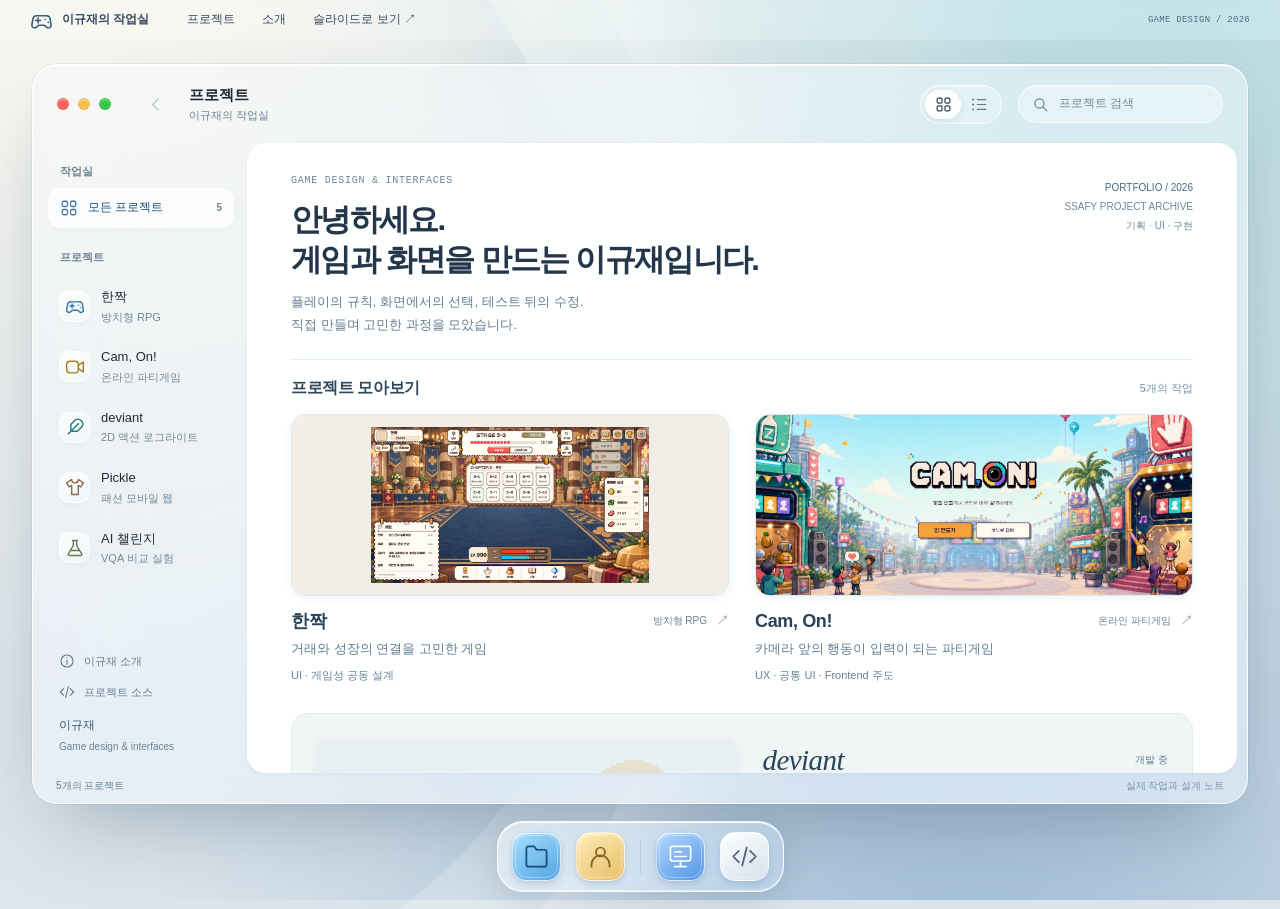
==== index.html @ b6ee66e8 "Modernize glass workspace, strengthen design cases and fix print pagination" ====
<!doctype html><html lang="ko"><head><meta charset="utf-8"><meta name="viewport" content="width=device-width,initial-scale=1"><meta name="description" content="이규재의 게임 디자인 작업실. 한짝, Cam On!, deviant, Pickle, AI 챌린지의 작업과 설계 노트."><meta name="theme-color" content="#e8edf2"><title>이규재의 작업실</title><link rel="stylesheet" href="style.css?v=20261023-4"><script defer src="cases.js?v=20261023-4"></script><script defer src="studio.js?v=20261023-4"></script><link rel="stylesheet" href="glass.css?v=20261023-4"></head><body><svg class="icon-sprite" xmlns="http://www.w3.org/2000/svg" aria-hidden="true"><defs><symbol id="icon-grid" viewBox="0 0 24 24"><rect x="3" y="3" width="7" height="7" rx="2"/><rect x="14" y="3" width="7" height="7" rx="2"/><rect x="3" y="14" width="7" height="7" rx="2"/><rect x="14" y="14" width="7" height="7" rx="2"/></symbol><symbol id="icon-list" viewBox="0 0 24 24"><path d="M9 5h12M9 12h12M9 19h12"/><path d="M3 5h.01M3 12h.01M3 19h.01" stroke-width="3"/></symbol><symbol id="icon-back" viewBox="0 0 24 24"><path d="m14 5-7 7 7 7"/></symbol><symbol id="icon-search" viewBox="0 0 24 24"><circle cx="10.5" cy="10.5" r="6.5"/><path d="m16 16 5 5"/></symbol><symbol id="icon-game" viewBox="0 0 24 24"><path d="M7 7h10a4 4 0 0 1 4 3.5l1 6a2.8 2.8 0 0 1-4.7 2.5L15 17H9l-2.3 2A2.8 2.8 0 0 1 2 16.5l1-6A4 4 0 0 1 7 7Z"/><path d="M6 12h5m-2.5-2.5v5M16 11h.01M19 14h.01"/></symbol><symbol id="icon-camera" viewBox="0 0 24 24"><rect x="2" y="5" width="14" height="14" rx="4"/><path d="m16 10 6-4v12l-6-4"/></symbol><symbol id="icon-feather" viewBox="0 0 24 24"><path d="M4 20 16 8m-7 9h6l5-5a5.7 5.7 0 0 0-8-8l-5 5v6Z"/></symbol><symbol id="icon-shirt" viewBox="0 0 24 24"><path d="m8 3-6 4 3 5 3-2v11h8V10l3 2 3-5-6-4a4 4 0 0 1-8 0Z"/></symbol><symbol id="icon-flask" viewBox="0 0 24 24"><path d="M9 3h6m-5 0v6l-6 10a1.4 1.4 0 0 0 1.2 2h13.6a1.4 1.4 0 0 0 1.2-2L14 9V3M7 15h10"/></symbol><symbol id="icon-person" viewBox="0 0 24 24"><circle cx="12" cy="8" r="4"/><path d="M4 21v-2a8 8 0 0 1 16 0v2"/></symbol><symbol id="icon-slides" viewBox="0 0 24 24"><rect x="3" y="3" width="18" height="13" rx="2"/><path d="M12 16v5m-5 0h10M7 8h6m-6 4h10"/></symbol><symbol id="icon-code" viewBox="0 0 24 24"><path d="m7 7-5 5 5 5m10-10 5 5-5 5M14 4l-4 16"/></symbol><symbol id="icon-info" viewBox="0 0 24 24"><circle cx="12" cy="12" r="9"/><path d="M12 11v6m0-10h.01"/></symbol><symbol id="icon-external" viewBox="0 0 24 24"><path d="M14 3h7v7m0-7L10 14M10 3H5a2 2 0 0 0-2 2v14a2 2 0 0 0 2 2h14a2 2 0 0 0 2-2v-5"/></symbol><symbol id="icon-folder" viewBox="0 0 24 24"><path d="M3 7V5a2 2 0 0 1 2-2h5l2 3h7a2 2 0 0 1 2 2v11a2 2 0 0 1-2 2H5a2 2 0 0 1-2-2V7Z"/></symbol></defs></svg>
<a class="skip" href="#content">본문으로 이동</a>
<header class="desktop-menu"><a class="studio-mark" href="#projects"><span class="mark" aria-hidden="true"><svg class="ui-icon" aria-hidden="true"><use href="#icon-game"/></svg></span> 이규재의 작업실</a><nav aria-label="전체 메뉴"><a href="#projects">프로젝트</a><a href="#about">소개</a><a href="slide-html/index.html" target="_blank" rel="noopener">슬라이드로 보기 ↗</a></nav><span class="menu-end">GAME DESIGN / 2026</span></header>
<div class="workspace"><div class="window"><header class="window-bar"><div class="traffic" aria-hidden="true"><i></i><i></i><i></i></div><button class="back" id="back" aria-label="프로젝트 목록으로"><svg class="ui-icon" aria-hidden="true"><use href="#icon-back"/></svg></button><div class="window-title"><span id="folder-label">프로젝트</span><small id="folder-count">5개의 작업</small></div><div class="view-toggle" role="group" aria-label="프로젝트 표시 방식"><button data-view="gallery" aria-label="갤러리 보기" aria-pressed="true"><svg class="ui-icon" aria-hidden="true"><use href="#icon-grid"/></svg></button><button data-view="list" aria-label="목록 보기" aria-pressed="false"><svg class="ui-icon" aria-hidden="true"><use href="#icon-list"/></svg></button></div><label class="search"><span aria-hidden="true"><svg class="ui-icon" aria-hidden="true"><use href="#icon-search"/></svg></span><input type="search" id="search" placeholder="프로젝트 검색" aria-label="프로젝트 검색"></label></header><div class="window-body"><aside class="sidebar"><p class="side-label">작업실</p><a class="side-home" href="#projects"><span><svg class="ui-icon" aria-hidden="true"><use href="#icon-grid"/></svg></span> 모든 프로젝트 <small>5</small></a><p class="side-label projects-label">프로젝트</p><nav id="project-nav" aria-label="프로젝트 목록"></nav><div class="side-bottom"><a href="#about"><svg class="ui-icon" aria-hidden="true"><use href="#icon-info"/></svg><span>이규재 소개</span></a><a href="https://github.com/l-egulation/portfolio"><svg class="ui-icon" aria-hidden="true"><use href="#icon-code"/></svg><span>프로젝트 소스</span></a><p>이규재<br><span>Game design & interfaces</span></p></div></aside><main class="canvas" id="content" tabindex="-1"></main></div><footer class="status-bar"><span id="status">5개의 프로젝트</span><span>실제 작업과 설계 노트</span></footer></div></div>
<nav class="dock" aria-label="프로젝트 보기"><a href="#projects" title="프로젝트" aria-label="프로젝트"><span class="dock-icon finder"><svg class="ui-icon" aria-hidden="true"><use href="#icon-folder"/></svg></span><span class="dock-tooltip">프로젝트</span></a><a href="#about" title="소개" aria-label="소개"><span class="dock-icon notes"><svg class="ui-icon" aria-hidden="true"><use href="#icon-person"/></svg></span><span class="dock-tooltip">소개</span></a><span class="dock-divider"></span><a href="slide-html/index.html" title="슬라이드로 읽기" aria-label="슬라이드로 읽기"><span class="dock-icon presentation"><svg class="ui-icon" aria-hidden="true"><use href="#icon-slides"/></svg></span><span class="dock-tooltip">슬라이드</span></a><a href="https://github.com/l-egulation/portfolio" title="저장소" aria-label="저장소"><span class="dock-icon compare"><svg class="ui-icon" aria-hidden="true"><use href="#icon-code"/></svg></span><span class="dock-tooltip">저장소</span></a></nav>
<dialog id="lightbox" aria-label="이미지 확대"><div class="lightbox-bar"><span id="lightbox-label"></span><button id="lightbox-close" aria-label="이미지 닫기">닫기 ×</button></div><img id="lightbox-image" alt=""></dialog>
</body></html>
---- style.css ----
:root{--ink:#24282d;--muted:#717982;--line:#e3e6e9;--blue:#2563ba;--paper:#fff;--wall:#e9edf1;--sidebar:#f2f3f5;--mono:ui-monospace,SFMono-Regular,Menlo,monospace}*{box-sizing:border-box}body{margin:0;color:var(--ink);font-family:-apple-system,BlinkMacSystemFont,'Apple SD Gothic Neo','Malgun Gothic',sans-serif;background:radial-gradient(ellipse at 12% 0,#f7fafc,transparent 60%),radial-gradient(ellipse at 90% 100%,#cdd9e3,transparent 70%),#e7ecf0;line-height:1.65;word-break:keep-all;-webkit-font-smoothing:antialiased}a{color:inherit;text-decoration:none}button,input{font:inherit}button{cursor:pointer;color:inherit}img{max-width:100%;display:block}button:focus-visible,a:focus-visible,input:focus-visible,summary:focus-visible{outline:3px solid #5f9ae0;outline-offset:3px}h1,h2,h3,p{margin:0}h1,h2,h3{letter-spacing:-.045em;line-height:1.25}.desktop-menu{height:35px;background:#ffffff73;border-bottom:1px solid #ffffff8c;display:flex;align-items:center;gap:30px;padding:0 24px;font-size:12px;backdrop-filter:blur(20px)}.studio-mark{font-weight:700;display:flex;gap:11px;align-items:center}.mark{font-size:18px}.desktop-menu nav{display:flex;gap:22px}.desktop-menu nav a:hover{color:#1761b5}.menu-end{margin-left:auto;font-family:var(--mono);font-size:9px;letter-spacing:.03em;color:#77818b}.workspace{padding:28px 36px 95px;max-width:1510px;margin:auto}.window{background:#fff;border:1px solid #b7c2cc;border-radius:12px;box-shadow:0 28px 65px #34445926,0 2px 7px #3444591c;overflow:hidden}.window-bar{height:67px;background:linear-gradient(#fbfbfc,#f0f1f3);border-bottom:1px solid #d5d9df;display:flex;align-items:center;gap:18px;padding:0 23px}.traffic{display:flex;gap:8px;flex-shrink:0;margin-right:10px}.traffic i{width:12px;height:12px;border-radius:50%;border:1px solid #00000010;background:#fa625a}.traffic i:nth-child(2){background:#f5bf4f}.traffic i:nth-child(3){background:#34c945}.back{font-size:30px;line-height:1;border:0;background:transparent;color:#73808b;width:22px;padding:0}.back:disabled{opacity:.35;cursor:default}.window-title{display:flex;flex-direction:column;line-height:1.35;flex:1;min-width:0}.window-title>span{font-size:14px;font-weight:650}.window-title small{font-size:10px;color:#8c929a;margin-top:3px}.view-toggle{display:flex;background:#e7e9ec;border:1px solid #dadee3;border-radius:7px;padding:2px}.view-toggle button{border:0;background:none;border-radius:5px;min-width:34px;height:28px;font-size:20px;line-height:1}.view-toggle button[aria-pressed=true]{background:#fff;box-shadow:0 1px 4px #0002}.search{display:flex;align-items:center;gap:8px;background:#e7e9ec;border-radius:7px;padding:5px 9px;width:190px}.search>span{font-size:23px;line-height:1;color:#8a919b}.search input{border:0;background:none;outline:0;font-size:11px;width:100%;min-width:0;color:#3d4955}.window-body{display:grid;grid-template-columns:202px minmax(0,1fr);height:calc(100dvh - 250px);min-height:420px;max-height:1100px}.sidebar{background:#f1f3f6;border-right:1px solid #e1e5ea;padding:24px 13px 15px;display:flex;flex-direction:column;font-size:12px;overflow:auto}.side-label{font-size:10px;font-weight:600;color:#8d949e;padding:0 12px;margin-bottom:8px}.projects-label{margin-top:26px}.side-home{display:flex;align-items:center;gap:10px;border-radius:6px;padding:8px 11px}.side-home>span{font-size:17px;color:#5486be}.side-home small{margin-left:auto;font-size:10px;color:#8c949d}.sidebar a[aria-current=page]{background:#dbe5f2;color:#224b82}.side-project{display:flex;align-items:center;gap:10px;padding:9px 10px;border-radius:6px;margin:3px 0;line-height:1.35}.side-project:hover,.side-home:hover{background:#e5eaf0}.folder-icon{width:21px;height:17px;background:#94bbdc;border:1px solid #86adcf;border-radius:2px 3px 3px;position:relative;flex-shrink:0;box-shadow:inset 0 2px 0 #c1dcf1}.folder-icon:before{content:'';position:absolute;left:0;top:-5px;width:10px;height:5px;background:#96bddd;border:1px solid #86adcf;border-bottom:0;border-radius:2px 3px 0 0}.side-project[data-key=deviant] .folder-icon{background:#6c9aab;border-color:#638b98;box-shadow:inset 0 2px 0 #accbd7}.side-project[data-key=deviant] .folder-icon:before{background:#719cac;border-color:#638b98}.side-project small{display:block;font-size:9px;font-weight:400;color:#9299a2;margin-top:2px}.side-bottom{margin-top:auto;padding:40px 10px 0;color:#7b858f;font-size:10px}.side-bottom>a{display:block;margin-bottom:10px}.side-bottom>p{margin-top:20px;color:#515d68;line-height:1.8;font-size:11px}.side-bottom p span{font-size:9px;color:#8d959e}.canvas{overflow:auto;min-width:0;scroll-behavior:smooth;background:#fff}.canvas:focus{outline:none}.status-bar{display:flex;justify-content:space-between;background:#f7f8fa;border-top:1px solid #dce0e5;padding:6px 18px;font-size:9px;color:#9098a1}.dock{display:flex;align-items:center;gap:15px;width:fit-content;margin:-77px auto 0;position:relative;background:#ffffff6b;border:1px solid #ffffffce;box-shadow:0 4px 18px #384b6017;backdrop-filter:blur(20px);padding:10px 17px;border-radius:18px}.dock a{position:relative;transition:transform .2s}.dock a:hover{transform:translateY(-5px)}.dock-icon{width:40px;height:40px;border-radius:10px;display:grid;place-items:center;font-size:30px;line-height:1;border:1px solid #0000000d;box-shadow:0 1px 2px #0001}.finder{background:linear-gradient(90deg,#64b5ef 50%,#d4e9f9 50%);color:#1d4872}.notes{background:linear-gradient(#edcf71 26%,#fff6ce 27%);color:#b48e37}.presentation{background:linear-gradient(#7ab8ee,#397fc1);color:#f3f8fd}.compare{background:linear-gradient(#fbfcfd,#cdd9e5);color:#647c93}.dock-divider{height:30px;width:1px;background:#acbac94f}.dock-tooltip{display:none;position:absolute;bottom:54px;left:50%;transform:translateX(-50%);white-space:nowrap;background:#ffffffec;padding:4px 10px;border:1px solid #d3dbe2;border-radius:5px;font-size:10px;box-shadow:0 2px 6px #0001}.dock a:hover .dock-tooltip,.dock a:focus-visible .dock-tooltip{display:block}
.overview{padding:42px 45px 44px}.intro{display:flex;align-items:flex-start;justify-content:space-between;gap:32px;margin-bottom:32px}.eyebrow{font-family:var(--mono);font-size:9px;letter-spacing:.08em;color:#8d96a1;margin-bottom:13px}.intro h1{font-size:33px;font-weight:650;line-height:1.35;letter-spacing:-.055em}.intro>div>p:last-child{font-size:12px;color:#7f8993;margin-top:14px;line-height:1.8}.intro-note{font-size:10px;text-align:right;line-height:1.9;color:#a0a8b1;flex-shrink:0;padding-top:5px}.intro-note b{display:block;color:#697581;font-weight:500}.collection-bar{display:flex;align-items:center;justify-content:space-between;border-top:1px solid var(--line);padding-top:22px;margin-bottom:18px}.collection-bar h2{font-size:15px;font-weight:600;letter-spacing:-.025em}.collection-bar span{font-size:10px;color:#9aa2ab}.project-grid{display:grid;grid-template-columns:1fr 1fr;gap:25px 25px}.project-card{min-width:0}.card-preview{height:170px;border-radius:7px;background:#f3f5f7;position:relative;overflow:hidden;border:1px solid #e9edf0;display:flex;align-items:center;justify-content:center;transition:border-color .2s,transform .2s}.project-card:hover .card-preview{border-color:#aabdd2;transform:translateY(-3px)}.card-preview img{width:100%;height:100%;object-fit:cover}.card-preview.hanjjak img{object-fit:contain;padding:12px;background:#f1eee7}.card-preview.camon img{object-position:50% 59%}.card-preview.pickle img{object-position:50% 3%}.card-preview.deviant{background:#f0f5f6}.mini-character{position:absolute;width:165px;height:180px;overflow:hidden;bottom:0;right:8%;mix-blend-mode:multiply}.mini-character img{width:355px!important;height:355px!important;max-width:none;position:absolute;top:-146px;left:-95px;object-fit:initial!important}.deviant-word{position:absolute;left:22px;top:27px;font-family:Georgia,serif;font-style:italic;font-size:31px;letter-spacing:-.05em;color:#2d5b6a}.deviant-word small{display:block;margin-top:8px;font-family:inherit;font-style:normal;font-size:11px;letter-spacing:.03em;color:#7e969e}.card-preview.ai{background:#f3f2ee;flex-direction:column;align-items:flex-start;padding:25px}.ai-note{font-family:var(--mono);font-size:8px;color:#9a988d;letter-spacing:.1em}.ai-number{font-family:var(--mono);font-size:37px;letter-spacing:-.055em;font-weight:400;margin:11px 0 0;color:#4b544c}.ai-sub{font-size:10px;color:#9b9b90}.card-meta{display:flex;align-items:center;gap:9px;margin-top:12px}.card-meta h3{font-size:15px;letter-spacing:-.02em;font-weight:650}.card-meta>span{font-size:9px;color:#9ba3ac;margin-left:auto}.card-arrow{font-size:13px;color:#b0bac4}.project-card>p{font-size:11px;color:#8b949e;margin-top:5px;line-height:1.8}.card-role{font-size:10px;color:#b0b7bd;margin-top:6px;display:block}.project-card.deviant-card{grid-column:1/-1;display:grid;grid-template-columns:1.04fr 1fr;gap:25px;background:#f5f8f9;border:1px solid #e6edf0;padding:22px;border-radius:8px}.deviant-card .card-preview{height:190px;border:0;background:#e8f0f3}.deviant-card .card-meta{margin-top:4px}.deviant-card .card-meta h3{font-family:Georgia,serif;font-size:29px;font-style:italic;font-weight:400}.deviant-card .card-role{margin-top:17px;color:#7b94a0}.deviant-card>div>p{font-size:12px;color:#7a8d97;margin-top:13px;line-height:1.9}.subtle-link{display:inline-block;font-size:10px;color:#688596;border-bottom:1px solid #cbd9df;margin-top:17px}.empty{padding:60px 20px;text-align:center;color:#8d959d;font-size:13px}.project-grid.list-view{display:block}.list-view .project-card,.list-view .project-card.deviant-card{display:grid;grid-template-columns:150px 1fr;gap:0 25px;padding:20px 0;border-bottom:1px solid var(--line);border-radius:0;background:transparent;border-width:0 0 1px}.list-view .card-preview{grid-row:1/5;height:95px}.list-view .card-meta{margin-top:6px}.list-view .project-card>p{margin-top:0}.list-view .card-role{margin-top:0}.list-view .deviant-card .card-meta h3{font-family:inherit;font-style:normal;font-size:15px}.list-view .deviant-card>div>p{font-size:11px;margin-top:5px}.list-view .deviant-word{font-size:22px;top:12px;left:12px}.list-view .mini-character{transform:scale(.6);transform-origin:bottom right;right:0}.list-view .subtle-link{margin-top:7px}
/* Reading and design evidence */
.case-page{padding:35px 45px 50px}.case-topline{display:flex;justify-content:space-between;align-items:center;font-size:10px;color:#9aa3ad;margin-bottom:24px}.case-topline a{color:#708398}.case-heading{display:grid;grid-template-columns:1fr 1fr;gap:25px;align-items:center}.case-heading h1{font-size:42px;font-weight:650;letter-spacing:-.055em}.case-heading .case-kicker{font-family:var(--mono);font-size:8px;letter-spacing:.09em;color:#9da5ae;margin-bottom:11px}.case-heading .deck{font-size:15px;line-height:1.7;color:#7b8792;margin-top:15px}.case-thumb{height:184px;overflow:hidden;background:#f4f6f7;border-radius:6px;display:flex;align-items:center;justify-content:center}.case-thumb img{width:100%;height:100%;object-fit:cover}.case-thumb.hanjjak img{object-fit:contain;background:#f3f0e9;padding:8px}.case-thumb.pickle img{object-position:50% 7%}.case-thumb.ai{background:#f3f2ee;padding:25px}.case-thumb.ai .ai-number{font-size:40px}.case-info{display:grid;grid-template-columns:1.4fr 1fr;gap:25px;padding:20px 0 23px;margin-top:22px;border-top:1px solid var(--line);border-bottom:1px solid var(--line)}.case-info dt{font-family:var(--mono);font-size:8px;letter-spacing:.08em;color:#9da5ad;margin-bottom:6px}.case-info dd{font-size:11px;margin:0;color:#6f7c88;line-height:1.8}.read-layout{display:grid;grid-template-columns:128px minmax(0,1fr);gap:35px;margin-top:32px}.case-toc{height:fit-content;position:sticky;top:22px}.case-toc a{display:block;font-size:10px;color:#8e9aa7;padding:8px 0;line-height:1.6}.case-toc a:hover{color:#376ba8}.case-section{margin-bottom:55px;scroll-margin-top:25px;min-width:0}.section-no{font-family:var(--mono);font-size:8px;color:#93a1af;letter-spacing:.08em}.case-section h2{font-size:26px;line-height:1.4;font-weight:650;margin:12px 0 20px}.case-section p{font-size:13px;line-height:1.95;color:#74818c;margin-bottom:16px}.case-section strong{color:#4a5967;font-weight:600}.case-section h3{font-size:16px;font-weight:600;margin:24px 0 12px}.case-section ul{font-size:12px;color:#778592;line-height:1.9;padding-left:20px}.scope{padding-left:14px;border-left:2px solid #bcd0e2;margin:23px 0}.scope p{font-size:10px;color:#8fa0af;margin:0}.loop{display:grid;grid-template-columns:repeat(3,1fr);gap:12px;margin:25px 0}.loop>div{border-top:1px solid #bacbdc;padding-top:14px}.loop small{display:block;font-family:var(--mono);font-size:8px;color:#9babb9;margin-bottom:9px}.loop strong{font-size:12px;display:block}.loop span{font-size:10px;color:#99a5af;margin-top:6px;display:block}.economy{background:#f5f7f9;border-radius:7px;padding:22px;margin:24px 0}.economy-label{display:flex;align-items:center;justify-content:space-between;font-size:10px;color:#8d9aa7;margin-bottom:12px}.ratio-bar{display:flex;gap:4px;height:38px;margin-bottom:10px}.ratio-bar span{display:flex;align-items:center;justify-content:center;background:#6f96bb;color:#fff;font-family:var(--mono);font-size:12px;min-width:22px;border-radius:3px}.ratio-bar span:nth-child(2){background:#acc3d8}.ratio-bar span:nth-child(3){background:#d0dfe9;color:#648299}.ratio-key{display:flex;justify-content:space-between;gap:10px;font-size:9px;color:#9cabb7}.case-image{border:0;padding:0;background:#f0f3f5;cursor:zoom-in;width:100%;border-radius:6px;overflow:hidden}.case-image img{width:100%;height:auto}.figure-caption{font-size:9px;color:#9ba8b3;display:flex;justify-content:space-between;gap:15px;line-height:1.8;margin-top:9px}.case-body figure{margin:25px 0}.evidence-note{font-size:10px!important;color:#a2adb6!important;line-height:1.9!important}.switcher{display:flex;gap:6px;margin:24px 0 12px}.switcher button{border:1px solid #dfe5ea;border-radius:5px;background:#fff;color:#8a98a5;padding:6px 12px;font-size:10px}.switcher button[aria-pressed=true]{background:#edf3f9;color:#4377a9;border-color:#c0d3e5}.metrics{display:grid;grid-template-columns:1fr 1fr;gap:30px;margin:30px 0}.metric{padding-top:16px;border-top:1px solid #d6e0e8}.metric strong{font-family:var(--mono);font-size:37px;font-weight:400;display:block;line-height:1.2;color:#6084a4;letter-spacing:-.06em}.metric span{font-size:10px;color:#9aa7b2}.split-note{display:grid;grid-template-columns:1fr 1fr;gap:25px;margin:22px 0}.split-note>div{border-top:1px solid #d9e2e9;padding-top:15px}.split-note h3{margin-top:0;font-size:13px}.split-note p{font-size:11px}.flow-steps{padding:0;list-style:none;counter-reset:flow;margin:24px 0}.flow-steps li{display:flex;align-items:baseline;gap:17px;padding:13px 0;border-top:1px solid #e5ebf0;font-size:12px;color:#7a8996}.flow-steps li:before{counter-increment:flow;content:'0'counter(flow);font-family:var(--mono);font-size:9px;color:#a3b5c4}.feedback{background:#f3f7fa;border-radius:7px;padding:24px;margin:25px 0}.feedback .eyebrow{font-size:8px;color:#90a8bc}.feedback h3{font-size:17px;margin:12px 0 16px}.feedback p{font-size:12px}.experiment-table{border-collapse:collapse;width:100%;margin:25px 0;font-size:10px;line-height:1.8;color:#7c8c99}.experiment-table th{text-align:left;font-weight:500;padding:10px 7px;border-bottom:1px solid #c6d5e1;color:#9aaab7}.experiment-table td{padding:14px 7px;border-bottom:1px solid #e1e9ef;vertical-align:top}.case-body details{border-top:1px solid #e5ebf0;padding:15px 0}.case-body summary{font-size:11px;font-weight:500;color:#7e90a0;cursor:pointer}.case-body details p{font-size:11px;margin-top:16px}.resource-links{display:flex;gap:12px;flex-wrap:wrap;margin-top:23px}.resource-links a{font-size:10px;color:#5c84a8;border-bottom:1px solid #c7d8e6;padding-bottom:4px}.snap-design{display:grid;grid-template-columns:150px 1fr;gap:25px;background:#f7f6f3;border-radius:7px;padding:23px;margin:24px 0;align-items:center}.snap-design button{border:0;background:none;padding:0;cursor:zoom-in}.snap-design img{max-height:400px;object-fit:contain}.snap-design p{font-size:11px}.snap-design h3{margin-top:8px}.case-bottom{display:flex;justify-content:space-between;align-items:center;border-top:1px solid var(--line);margin-top:40px;padding-top:25px;font-size:11px;color:#8d9ba8}.case-bottom strong{color:#4b6f91;font-weight:500}.play-strip{display:grid;grid-template-columns:repeat(3,1fr);gap:10px;margin:25px 0}.play-strip figure{margin:0}.play-strip figcaption{font-size:9px;color:#a2acb5;margin-top:7px}.before-after{display:grid;grid-template-columns:1fr 1fr;gap:12px;margin:23px 0}.before-after figcaption{font-size:10px;color:#91a4b3;margin:7px 0}.before-after figure{margin:0}.deviant-page{padding:40px 45px}.deviant-hero{display:grid;grid-template-columns:1fr 290px;align-items:center;gap:20px;background:#f2f7f9;padding:36px;border-radius:8px;margin-top:25px;min-height:360px}.deviant-hero h1{font-family:Georgia,serif;font-style:italic;font-size:55px;letter-spacing:-.05em;font-weight:400;color:#2f6577}.deviant-hero .tagline{font-size:14px;color:#7194a2;margin-top:18px;line-height:1.9}.dev-character{position:relative;width:270px;height:310px;overflow:hidden;mix-blend-mode:multiply}.dev-character img{width:620px;max-width:none;position:absolute;top:-266px;left:-168px}.dev-note{font-size:10px;color:#9aafb9;margin-top:14px}.dev-content{max-width:720px;margin:38px auto 0}.dev-content h2{font-size:23px;margin:30px 0 16px;font-weight:600}.dev-content p{font-size:13px;color:#7a8c99;line-height:1.95;margin-bottom:16px}.dev-content .dev-systems{display:grid;grid-template-columns:1fr 1fr;gap:25px;margin:27px 0}.dev-systems>div{border-top:1px solid #b8cedb;padding-top:15px}.dev-systems h3{font-size:14px;color:#5b8196;margin-bottom:10px}.dev-systems p{font-size:11px}.dev-facts{padding:22px;background:#f3f7f9;border-radius:6px}.dev-facts p{font-size:11px;margin:0;color:#91a5b2}.dev-link{display:inline-block;color:#5081a1;font-size:11px;border-bottom:1px solid #b9d0df;margin-top:20px}.about-page{padding:45px;max-width:850px}.about-page h1{font-size:35px;line-height:1.4;margin-bottom:25px}.about-page>p{font-size:14px;color:#7d8b97;line-height:1.95;margin-bottom:20px}.about-sections{margin-top:38px}.about-sections h2{font-size:16px;margin:25px 0 14px}.about-sections p{font-size:12px;color:#8c9aa5;line-height:1.95}.about-links{display:flex;gap:15px;margin-top:35px}.about-links a{font-size:11px;border-bottom:1px solid #b6cada;color:#6484a0}.skip{position:fixed;top:-100px;left:15px;background:#fff;z-index:100;padding:10px 15px;border-radius:5px}.skip:focus{top:10px}dialog{width:min(1400px,95vw);max-height:94dvh;border:1px solid #b7c7d4;border-radius:10px;padding:15px;background:#fff;box-shadow:0 25px 100px #0004}dialog::backdrop{background:#23374a9c;backdrop-filter:blur(6px)}.lightbox-bar{display:flex;align-items:center;justify-content:space-between;gap:25px;font-size:11px;color:#7b8c9a;margin-bottom:14px}.lightbox-bar button{border:1px solid #d4e0e9;background:#f4f7f9;border-radius:5px;padding:5px 12px;font-size:11px}.lightbox-bar+img{width:100%;object-fit:contain}.no-scroll{overflow:hidden}
@media(min-width:1600px){.workspace{padding-top:40px}.window-body{height:calc(100dvh - 275px)}}@media(max-width:1100px){.workspace{padding:22px 22px 95px}.window-body{grid-template-columns:176px minmax(0,1fr)}.window-bar{padding:0 17px;gap:12px}.sidebar{padding-left:9px;padding-right:9px}.overview,.case-page,.deviant-page{padding:30px}.intro h1{font-size:28px}.intro-note{display:none}.card-preview{height:145px}.project-grid{gap:22px 19px}.read-layout{grid-template-columns:104px minmax(0,1fr);gap:22px}.case-heading h1{font-size:35px}.case-thumb{height:145px}.case-heading .deck{font-size:12px}.deviant-hero{grid-template-columns:1fr 230px;padding:25px}.dev-character{transform:scale(.8);transform-origin:center;width:270px;margin-left:-20px}.snap-design{grid-template-columns:110px 1fr}.search{width:150px}}
@media(max-width:760px){body{background:#eef1f4}.desktop-menu{padding:0 15px;gap:15px;height:39px;font-size:11px}.desktop-menu nav{gap:15px;margin-left:auto}.desktop-menu nav a:first-child{display:none}.menu-end{display:none}.studio-mark{font-size:11px;gap:7px}.workspace{padding:12px 10px 24px}.window{border-radius:9px;box-shadow:0 10px 25px #20344d13}.window-bar{height:55px;padding:0 12px;gap:10px}.traffic{gap:5px;margin-right:0}.traffic i{width:9px;height:9px}.back{font-size:25px;width:17px}.window-title>span{font-size:12px}.window-title small{font-size:8px}.search{width:120px;padding:5px 7px}.search input{font-size:10px}.search>span{font-size:18px}.view-toggle button{min-width:24px;height:24px;font-size:17px}.window-body{display:block;height:auto;min-height:calc(100dvh - 160px);max-height:none}.sidebar{padding:11px 12px;border:0;border-bottom:1px solid #e2e7ed;display:flex;flex-direction:row;gap:8px;overflow-x:auto;align-items:center;white-space:nowrap}.side-label,.side-bottom,.side-home{display:none}.sidebar nav{display:flex;gap:6px}.side-project{padding:7px 10px;margin:0;gap:8px;font-size:10px}.side-project small{display:none}.folder-icon{width:15px;height:12px;border-radius:2px}.folder-icon:before{height:4px;width:7px;top:-4px}.canvas{overflow:visible;scroll-behavior:smooth}.status-bar{font-size:8px}.status-bar span:last-child{display:none}.dock{display:none}.overview{padding:25px 20px 30px}.intro{margin-bottom:25px}.intro h1{font-size:26px}.eyebrow{font-size:8px;margin-bottom:11px}.intro>div>p:last-child{font-size:11px;line-height:1.9}.collection-bar{padding-top:19px;margin-bottom:17px}.collection-bar h2{font-size:13px}.collection-bar span{font-size:9px}.project-grid{gap:23px 14px}.card-preview{height:125px;border-radius:5px}.card-preview.hanjjak img{padding:6px}.card-meta{gap:4px;flex-wrap:wrap;margin-top:9px}.card-meta h3{font-size:12px}.card-meta>span{font-size:8px}.card-arrow{display:none}.project-card>p{font-size:10px;line-height:1.7;letter-spacing:-.02em}.card-role{font-size:8px;margin-top:4px}.project-card.deviant-card{grid-template-columns:1fr 1fr;gap:13px;padding:13px}.deviant-card .card-preview{height:165px}.deviant-card .card-meta h3{font-size:24px}.deviant-card>div>p{font-size:10px;line-height:1.8;margin-top:9px}.deviant-card .card-role{font-size:8px;margin-top:10px}.subtle-link{font-size:9px;margin-top:10px}.deviant-word{font-size:22px;left:12px;top:13px}.deviant-word small{font-size:8px}.mini-character{right:-35px;bottom:-12px;transform:scale(.75);transform-origin:bottom center}.card-preview.ai{padding:16px}.ai-note{font-size:7px}.ai-number{font-size:23px;margin-top:8px}.ai-sub{font-size:8px}.list-view .project-card,.list-view .project-card.deviant-card{grid-template-columns:105px 1fr;gap:0 16px}.list-view .card-preview{height:80px}.list-view .project-card>p{font-size:10px}.list-view .card-role{font-size:8px}.list-view .deviant-card .card-preview{height:100px}.list-view .deviant-card>div>p{font-size:10px}.case-page{padding:23px 20px 35px}.case-topline{font-size:9px;margin-bottom:22px}.case-heading{grid-template-columns:1fr;gap:22px}.case-heading h1{font-size:37px}.case-heading .deck{font-size:14px}.case-thumb{height:auto;max-height:215px;aspect-ratio:1.65}.case-thumb.hanjjak img{object-fit:contain}.case-thumb.pickle img{object-position:50% 7%}.case-info{grid-template-columns:1fr;gap:14px;padding:18px 0;margin-top:20px}.case-info>div{display:grid;grid-template-columns:65px 1fr;gap:12px}.case-info dt{padding-top:2px}.case-info dd{font-size:11px}.read-layout{grid-template-columns:1fr;gap:24px;margin-top:24px}.case-toc{position:static;display:flex;overflow:auto;gap:15px;white-space:nowrap;border-bottom:1px solid var(--line);padding-bottom:8px}.case-toc a{font-size:9px;display:block;padding:0 0 5px}.case-section{scroll-margin-top:15px;margin-bottom:40px}.case-section h2{font-size:24px;margin-bottom:18px}.case-section p{font-size:12px;line-height:1.95}.loop{grid-template-columns:1fr;gap:14px}.loop>div{padding-top:10px}.loop strong{font-size:12px}.loop small{margin-bottom:4px}.loop span{font-size:10px}.economy{padding:16px}.economy-label{font-size:9px}.ratio-bar{height:34px;gap:3px}.ratio-bar span{font-size:10px}.ratio-key{font-size:8px}.metric strong{font-size:30px}.metrics{gap:19px}.metric span{font-size:9px}.split-note{gap:15px}.split-note h3{font-size:12px}.split-note p{font-size:10px}.feedback{padding:18px}.feedback h3{font-size:16px}.feedback p{font-size:11px}.experiment-table{font-size:9px}.experiment-table th,.experiment-table td{padding:9px 4px}.figure-caption{font-size:8px;gap:8px}.figure-caption>span:last-child{white-space:nowrap}.play-strip{grid-template-columns:1fr;gap:17px}.play-strip figcaption{font-size:9px}.before-after{grid-template-columns:1fr;gap:15px}.snap-design{grid-template-columns:1fr;gap:18px;padding:18px}.snap-design button{max-width:150px;margin:auto}.snap-design img{max-height:390px}.deviant-page{padding:23px 20px 35px}.deviant-hero{display:flex;flex-direction:column;padding:25px 20px;gap:5px}.deviant-hero h1{font-size:46px}.deviant-hero .tagline{font-size:12px}.dev-character{transform:scale(.8);height:270px;margin-left:0;margin-top:-20px;margin-bottom:-20px;transform-origin:center}.dev-note{font-size:9px}.dev-content h2{font-size:23px}.dev-content p{font-size:12px}.dev-content .dev-systems{gap:19px}.dev-systems p{font-size:10px}.about-page{padding:28px 20px}.about-page h1{font-size:28px}.about-page>p{font-size:12px}.about-sections h2{font-size:15px}.about-sections p{font-size:11px}.about-links{flex-wrap:wrap;gap:12px}.lightbox-bar{font-size:10px;gap:10px}.lightbox-bar button{font-size:10px;flex-shrink:0}}
@media(max-width:380px){.search{width:98px}.window-bar{gap:7px}.intro h1{font-size:23px}.project-card.deviant-card{grid-template-columns:1fr}.deviant-card .card-preview{height:170px}.deviant-card .mini-character{right:0;transform:scale(.9)}.card-preview{height:105px}.ai-number{font-size:19px}.metric strong{font-size:25px}.desktop-menu nav{gap:10px;font-size:10px}.overview,.case-page,.deviant-page{padding-left:16px;padding-right:16px}}
@media(prefers-reduced-motion:reduce){*,*:before,*:after{scroll-behavior:auto!important;transition:none!important;animation:none!important}}@media print{body{background:#fff}.desktop-menu,.sidebar,.window-bar,.dock,.status-bar,.case-toc,.case-topline{display:none}.workspace{padding:0;max-width:none}.window{border:0;box-shadow:none}.window-body{display:block;height:auto;max-height:none}.canvas{overflow:visible}.case-page{padding:0}.read-layout{display:block}.case-section{break-inside:avoid}.project-grid{grid-template-columns:1fr 1fr}dialog{display:none}}
/* Reading-size pass after independent review */
.intro>div>p:last-child{font-size:14px;color:#707d89}.card-meta h3{font-size:17px}.project-card>p{font-size:13px;color:#75828e}.card-role{font-size:11px;color:#929da7}.deviant-card>div>p{font-size:13px;color:#718593}.deviant-card .card-role{font-size:11px}.side-project{font-size:13px}.side-project small{font-size:10px}.case-heading .deck{font-size:16px;color:#6f7d8a}.case-info dd{font-size:13px;color:#62717e}.case-section p{font-size:15px;color:#52616d;line-height:1.95}.case-section h2{font-size:28px}.case-section h3{font-size:18px;color:#4c5e6d}.case-section strong{color:#344f62}.case-toc a{font-size:12px;color:#758b9d}.figure-caption{font-size:11px;color:#7b8d9b}.evidence-note{font-size:11px!important;color:#8394a0!important}.scope p{font-size:12px;color:#7890a2}.split-note h3{font-size:16px}.split-note p{font-size:13px}.feedback p{font-size:14px}.feedback h3{font-size:20px}.case-body summary{font-size:13px;color:#6b8294}.case-body details p{font-size:13px}.resource-links a{font-size:12px}.experiment-table{font-size:12px;color:#627989}.flow-steps li{font-size:14px;color:#627987}.metrics .metric span{font-size:11px;color:#8095a5}.loop strong{font-size:14px}.loop span{font-size:12px;color:#8397a6}.economy-label{font-size:12px}.ratio-key{font-size:11px}.snap-design p{font-size:13px}.snap-design h3{font-size:17px}.play-strip figcaption,.before-after figcaption{font-size:11px;color:#8095a5}.dev-content p{font-size:15px;color:#5d7484}.dev-systems p{font-size:13px}.dev-facts p{font-size:13px;color:#7890a0}.dev-note{font-size:11px}.about-page>p{font-size:15px;color:#627585}.about-sections p{font-size:14px;color:#748795}.case-bottom{font-size:12px}
@media(max-width:760px){.window-title small{display:none}.window-title>span{overflow:hidden;text-overflow:ellipsis;white-space:nowrap}.intro>div>p:last-child{font-size:12px}.card-meta h3{font-size:14px}.project-card>p{font-size:11px}.card-role{font-size:10px}.side-project{font-size:11px}.deviant-card .card-role{font-size:10px}.deviant-card>div>p{font-size:11px}.case-heading .deck{font-size:15px}.case-info dd{font-size:12px}.case-section p{font-size:14px;color:#546775}.case-section h2{font-size:25px}.case-section h3{font-size:17px}.case-toc a{font-size:10px}.figure-caption{font-size:10px}.evidence-note{font-size:10px!important}.scope p{font-size:11px}.split-note h3{font-size:14px}.split-note p{font-size:12px}.feedback p{font-size:13px}.feedback h3{font-size:18px}.case-body summary{font-size:12px}.case-body details p{font-size:12px}.resource-links a{font-size:11px}.experiment-table{font-size:10px}.flow-steps li{font-size:12px}.metrics .metric span{font-size:10px}.loop strong{font-size:13px}.loop span{font-size:11px}.economy-label{font-size:10px}.ratio-key{font-size:9px}.snap-design p{font-size:12px}.play-strip figcaption,.before-after figcaption{font-size:10px}.dev-content p{font-size:14px}.dev-systems p{font-size:12px}.dev-facts p{font-size:12px}.about-page>p{font-size:14px}.about-sections p{font-size:13px}.list-view .card-meta h3{font-size:14px}}
---- glass.css ----
/* Web materials inspired by Apple's navigation / content hierarchy.
   Original SVG icons; no Apple UI-kit assets or SF Symbols are bundled. */
:root{--ink:#202b39;--muted:#657586;--line:#e4eaf0;--blue:#176bd4;--glass:rgba(245,250,255,.65);--glass-border:rgba(255,255,255,.85)}
.icon-sprite{position:absolute;width:0;height:0;overflow:hidden;pointer-events:none}
.ui-icon{display:block;width:21px;height:21px;fill:none;stroke:currentColor;stroke-width:1.7;stroke-linecap:round;stroke-linejoin:round;flex:none}
body{background:radial-gradient(ellipse at 8% 8%,#f9f8f1 0,transparent 55%),radial-gradient(ellipse at 92% 2%,#badbe1 0,transparent 56%),radial-gradient(ellipse at 76% 105%,#a5c0d9 0,transparent 60%),#dce5ec;background-attachment:fixed}
body:before{content:'';position:fixed;width:95vw;height:150vh;left:-55vw;top:-45vh;border-radius:49%;border:95px solid #f9fcff30;box-shadow:30px 20px 100px #fff8,inset -35px 12px 60px #9bb9cb20;transform:rotate(-28deg);z-index:-1;pointer-events:none}
.desktop-menu{height:40px;background:#ffffff36;border:0;padding:0 30px;backdrop-filter:blur(28px) saturate(150%);-webkit-backdrop-filter:blur(28px) saturate(150%);color:#35495d}
.studio-mark{font-size:12px;font-weight:650;gap:9px}.mark{color:#395c79}.mark .ui-icon{width:23px;height:23px}.desktop-menu nav a{padding:5px 8px;border-radius:14px}.desktop-menu nav a:hover{background:#ffffff65}.desktop-menu nav{gap:11px}.menu-end{color:#536c81}
.workspace{padding:24px 32px 105px;max-width:1536px}
.window{border-radius:25px;border:1px solid var(--glass-border);background:#f4f8fc85;box-shadow:0 34px 85px -28px #1934495e,0 0 0 .5px #7f9baf45,inset 0 1px 0 white;backdrop-filter:blur(45px) saturate(145%);-webkit-backdrop-filter:blur(45px) saturate(145%)}
.window-bar{height:78px;background:transparent;border:0;padding:0 24px;gap:16px}.traffic{gap:9px;margin-right:12px}.traffic i{width:12px;height:12px;box-shadow:inset 0 1px 1px #ffffff70;border-color:#0000000b}.back{display:grid;place-items:center;width:34px;height:34px;border-radius:50%;color:#526c83}.back:hover:not(:disabled){background:#fff8}.back .ui-icon{width:19px;height:19px}.window-title>span{font-size:15px}.window-title small{font-size:11px;color:#6d8294}
.view-toggle{border:1px solid #ffffffa6;background:#ffffff40;border-radius:22px;padding:4px;box-shadow:inset 0 1px 0 #fff8}.view-toggle button{min-width:36px;height:29px;border-radius:18px;display:grid;place-items:center;color:#61798d}.view-toggle button .ui-icon{width:17px;height:17px}.view-toggle button[aria-pressed=true]{background:#ffffffe0;box-shadow:0 2px 7px #2d4d641c;color:#2a455c}.search{height:38px;width:205px;border:1px solid #ffffffa6;border-radius:22px;background:#ffffff5e;padding:7px 13px;box-shadow:inset 0 1px 0 #fff8}.search .ui-icon{width:17px;height:17px;color:#637d94}.search input{font-size:12px;color:#354b61}.search input::placeholder{color:#75899b}
.window-body{grid-template-columns:214px minmax(0,1fr);height:calc(100dvh - 270px);min-height:460px;max-height:1200px;padding:0 10px 0 0;gap:0}.sidebar{background:transparent;border:0;padding:19px 13px 15px 15px}.side-label{color:#6f8394;font-size:11px;padding-left:12px}.projects-label{margin-top:29px}.side-home{padding:10px 12px;gap:10px;border-radius:13px;font-weight:550}.side-home .ui-icon{width:18px;height:18px}.side-home small{color:#71879a}.side-home>span{color:#4276a3}.sidebar a[aria-current=page]{background:#ffffffa6;color:#174c79;box-shadow:0 2px 8px #48667e0d,inset 0 1px 0 #fffc}.side-project{gap:11px;padding:10px 11px;border-radius:13px;margin:4px 0;font-size:13px}.side-project:hover,.side-home:hover{background:#ffffff73}.side-project small{color:#74899a;font-size:10px;margin-top:4px}.project-symbol{width:31px;height:31px;display:grid;place-items:center;flex:none;color:#3275aa;border-radius:10px;background:linear-gradient(150deg,#ffffffc9,#ffffff42);border:1px solid #ffffffb3;box-shadow:0 2px 5px #264c6e09}.project-symbol .ui-icon{width:20px;height:20px}.project-symbol.camon{color:#ac7a27}.project-symbol.deviant{color:#217b83}.project-symbol.pickle{color:#8d6b49}.project-symbol.ai{color:#667a4d}.side-bottom{padding:30px 11px 0;font-size:11px;color:#667d90}.side-bottom>a{display:flex;align-items:center;gap:9px;margin-bottom:13px}.side-bottom .ui-icon{width:16px;height:16px}.side-bottom>p{margin-top:23px;font-size:12px;color:#3e5a70}.side-bottom p span{color:#6c8395;font-size:10px}
.canvas{border-radius:19px;background:#fffffffa;box-shadow:0 1px 4px #3d5f7710;scrollbar-width:thin;scrollbar-color:#cad4de transparent}.status-bar{height:30px;padding:5px 23px;background:transparent;border:0;color:#627e93;font-size:10px}.status-bar span:last-child{color:#7c91a2}
.dock{margin:-88px auto 0;gap:15px;padding:10px 14px;border-radius:26px;border:1px solid #ffffffd9;background:linear-gradient(140deg,#ffffff85,#ffffff30);backdrop-filter:blur(30px) saturate(175%);-webkit-backdrop-filter:blur(30px) saturate(175%);box-shadow:0 9px 28px #26465c26,inset 0 1px 1px white,inset 0 -1px 0 #fff8}.dock-icon{width:49px;height:49px;border-radius:15px;position:relative;box-shadow:0 3px 6px #1b47632b,inset 0 1px 1px #ffffffd9;border:1px solid #ffffff9c;overflow:hidden}.dock-icon:after{content:'';position:absolute;inset:2px;border-radius:12px;border:1px solid #ffffff59;pointer-events:none}.dock-icon .ui-icon{width:27px;height:27px;stroke-width:1.55;filter:drop-shadow(0 1px 1px #0000000d)}.finder{background:linear-gradient(145deg,#a8ddfc,#51a6e5);color:#144d7b}.notes{background:linear-gradient(145deg,#ffedb6,#e7be69);color:#886122}.presentation{background:linear-gradient(145deg,#b4d8ff,#5295e4);color:#fff}.compare{background:linear-gradient(145deg,#fff,#d6e0ec);color:#4c637e}.dock-divider{height:34px;background:#57748e26}.dock-tooltip{border-radius:12px;background:#ffffffe8;border-color:white;bottom:62px;font-size:11px;padding:5px 12px}
.overview{padding:40px 44px 46px}.intro{margin-bottom:33px}.eyebrow{font-size:10px;color:#6f8598;letter-spacing:.075em}.intro h1{font-size:34px;font-weight:640;letter-spacing:-.055em;color:#24374a}.intro>div>p:last-child{color:#667d8f;font-size:14px;line-height:1.85}.intro-note{color:#71889c}.intro-note b{color:#476982}.collection-bar{border-color:#e6edf2;padding-top:24px}.collection-bar h2{font-size:16px;color:#31485b}.collection-bar span{font-size:11px;color:#7c91a2}.project-grid{gap:28px 26px}.card-preview{height:182px;border-radius:15px;border-color:#e1e9ef;box-shadow:0 2px 9px #203d5210}.project-card:hover .card-preview{transform:translateY(-3px);box-shadow:0 8px 20px #2348601c}.card-meta{margin-top:14px}.card-meta h3{font-size:18px;color:#2a4359}.card-meta>span{color:#7a90a2;font-size:10px}.project-card>p{font-size:13px;color:#637d91}.card-role{font-size:11px;color:#7a90a2}.project-card.deviant-card{border-radius:17px;background:#f0f6f6;border-color:#dfebec;padding:24px}.deviant-card .card-preview{border-radius:13px}.deviant-card>div>p{color:#597987}.subtle-link{font-size:11px;color:#3d758a}.list-view .card-preview{border-radius:12px}
.case-page,.deviant-page{padding:34px 44px 50px}.case-thumb{border-radius:14px}.case-heading h1{color:#263d52}.case-heading .deck{color:#5f778b}.case-heading .case-kicker{font-size:9px;color:#7f94a5}.case-topline{font-size:11px}.case-info dd{color:#4f687c}.case-info dt{font-size:9px;color:#7c92a3}.case-toc a{color:#637f95}.case-toc a:hover{color:#136bd0}.case-section h2{color:#2c465a}.case-section h3{color:#35576e}.case-section p{color:#4b6579}.section-no{color:#728fa4;font-size:9px}.case-image{border-radius:13px}.economy,.feedback,.snap-design,.dev-facts{border-radius:14px}.figure-caption,.play-strip figcaption,.before-after figcaption{color:#6c8599}.evidence-note{color:#6d8598!important}.flow-steps li{color:#4c6c83}.scope p{color:#647f94}.split-note p{font-size:14px}.dev-note{color:#607e92}.deviant-hero{border-radius:17px}.about-page{padding:44px}.about-page h1{color:#29445a}.about-page>p,.about-sections p{color:#526f85}.lightbox-bar{color:#4c697f}dialog{border-radius:23px;border-color:#ffffffd9;box-shadow:0 30px 100px #20394e55}.lightbox-bar button{border-radius:20px;padding:7px 15px}.case-bottom{color:#617e94}
@media(min-width:1600px){.workspace{padding-top:34px}.window-body{height:calc(100dvh - 290px)}}
@media(max-width:1100px){.workspace{padding:20px 22px 105px}.window-body{grid-template-columns:185px minmax(0,1fr)}.sidebar{padding-left:10px;padding-right:10px}.side-project{gap:8px;padding:9px}.overview,.case-page,.deviant-page{padding:30px}.intro h1{font-size:29px}.card-preview{height:157px}.search{width:168px}.window-bar{padding:0 20px;gap:12px}.project-symbol{width:28px;height:28px}.project-symbol .ui-icon{width:18px;height:18px}}
@media(max-width:760px){.desktop-menu{height:43px;padding:0 16px}.desktop-menu nav{gap:2px}.desktop-menu nav a{padding:5px 7px}.studio-mark{font-size:11px}.mark .ui-icon{width:20px;height:20px}.workspace{padding:10px 9px 24px}.window{border-radius:22px;background:#f2f7fba6}.window-bar{height:66px;padding:0 14px;gap:9px}.traffic{gap:5px;margin:0 2px 0 0}.traffic i{width:9px;height:9px}.back{width:25px;height:29px}.window-title>span{font-size:13px}.view-toggle{padding:3px}.view-toggle button{min-width:27px;height:27px}.view-toggle button .ui-icon{width:15px;height:15px}.search{width:122px;padding:6px 10px;height:34px;gap:6px}.search input{font-size:10px}.search .ui-icon{width:15px;height:15px}.window-body{display:block;height:auto;min-height:calc(100dvh - 180px);max-height:none;padding:0 7px}.sidebar{padding:3px 2px 12px;background:transparent;border:0;gap:5px;scrollbar-width:none}.sidebar nav{gap:4px}.side-project{padding:6px 9px;font-size:11px;gap:6px;border-radius:18px}.project-symbol{background:transparent;border:0;box-shadow:none;width:19px;height:21px;border-radius:0}.project-symbol .ui-icon{width:17px;height:17px}.sidebar a[aria-current=page]{box-shadow:0 2px 7px #385d7714}.canvas{border-radius:16px;overflow:visible}.overview{padding:27px 20px 30px}.intro h1{font-size:26px}.intro>div>p:last-child{font-size:12px}.collection-bar h2{font-size:14px}.collection-bar span{font-size:10px}.project-grid{gap:23px 14px}.card-preview{height:127px;border-radius:11px}.card-meta h3{font-size:15px}.card-meta>span{font-size:9px}.project-card>p{font-size:12px}.card-role{font-size:10px}.project-card.deviant-card{padding:14px;gap:15px;border-radius:14px}.deviant-card .card-preview{height:165px;border-radius:10px}.deviant-card>div>p{font-size:12px}.deviant-card .card-role{font-size:10px}.case-page,.deviant-page{padding:25px 20px 35px}.case-heading .deck{font-size:15px}.case-heading .case-kicker{font-size:8px}.case-info dt{font-size:8px}.case-section h2{font-size:25px}.case-section p{font-size:14px}.split-note{grid-template-columns:1fr;gap:19px}.split-note p{font-size:13px}.status-bar{height:27px;padding:5px 17px;font-size:9px}.about-page{padding:29px 20px}.about-page h1{font-size:28px}.dock{display:none}.case-thumb{border-radius:12px}}
@media(max-width:380px){.search{width:102px}.window-bar{gap:6px;padding:0 11px}.traffic{gap:4px}.window-title>span{font-size:12px}.intro h1{font-size:24px}.card-preview{height:108px}.project-card.deviant-card{grid-template-columns:1fr}.project-card>p{font-size:11px}.card-meta>span{font-size:8px}.side-project{padding:6px 8px}}
@media(prefers-reduced-transparency:reduce){.window,.dock,.desktop-menu{backdrop-filter:none;-webkit-backdrop-filter:none;background:#edf3f8}.search,.view-toggle{background:#f7fafc}.canvas{background:white}}
@media print{body{background:white}body:before{display:none}.window{border:0;border-radius:0;background:white;backdrop-filter:none;box-shadow:none}.window-body{padding:0}.canvas{border-radius:0;box-shadow:none}.case-page,.deviant-page,.about-page{padding:0}}

.progression-path{display:grid;grid-template-columns:repeat(3,minmax(0,1fr));gap:16px;margin:28px 0}.progression-path>div{border-top:2px solid #b5cbdc;padding-top:16px}.progression-path small{font:10px var(--mono);color:#62839b}.progression-path h3{font-size:17px;margin:13px 0 12px}.progression-path p{font-size:13px;line-height:1.9}@media(max-width:900px){.progression-path{grid-template-columns:1fr}.progression-path p{font-size:14px}}

.ratio-bar span:nth-child(2),.ratio-bar span:nth-child(3){color:#263f53}.window-body{min-height:min(460px,calc(100dvh - 270px))}.sidebar{scrollbar-width:thin;scrollbar-color:#bdccd8 transparent}.side-bottom{padding-top:20px}

.view-toggle[hidden]{display:none}.card-role{color:#6b8296}.metric span{color:#657f94}.case-info dd{font-size:13px}.side-project small{font-size:11px}.project-card .card-meta>span{color:#687f92}.desktop-menu{position:relative;z-index:1}@media(min-width:761px){body{height:100dvh;overflow:hidden}.workspace{padding-bottom:105px}.window-body{height:calc(100dvh - 270px);min-height:240px}.sidebar{scrollbar-width:none}.side-bottom{padding-top:14px}.side-bottom>p{margin-top:14px}.projects-label{margin-top:20px}}@media print{body{height:auto;overflow:visible}.window-body{height:auto;min-height:0}}

.ai-decision{display:block;font-size:26px;letter-spacing:-.045em;line-height:1.35;color:#4d6256;margin:12px 0 9px}.case-thumb.ai .ai-decision{font-size:28px}.ai-sub{color:#718272}@media(max-width:760px){.ai-decision{font-size:19px}.case-thumb.ai .ai-decision{font-size:25px}}@media(max-width:380px){.ai-decision{font-size:16px}}@media screen and (min-width:761px) and (max-height:570px){body{height:auto;overflow:auto}.window-body{height:360px;min-height:360px}}
@media(max-width:760px){.sidebar{scrollbar-width:none}.view-toggle{display:none}.window-title>span{font-size:13px}}
@media(min-width:761px){.overview{padding-top:30px}.intro{margin-bottom:22px}.intro .eyebrow{margin-bottom:10px}.intro h1{font-size:31px;line-height:1.3}.intro>div>p:last-child{font-size:13px;line-height:1.75;margin-top:11px}.collection-bar{padding-top:18px;margin-bottom:16px}}
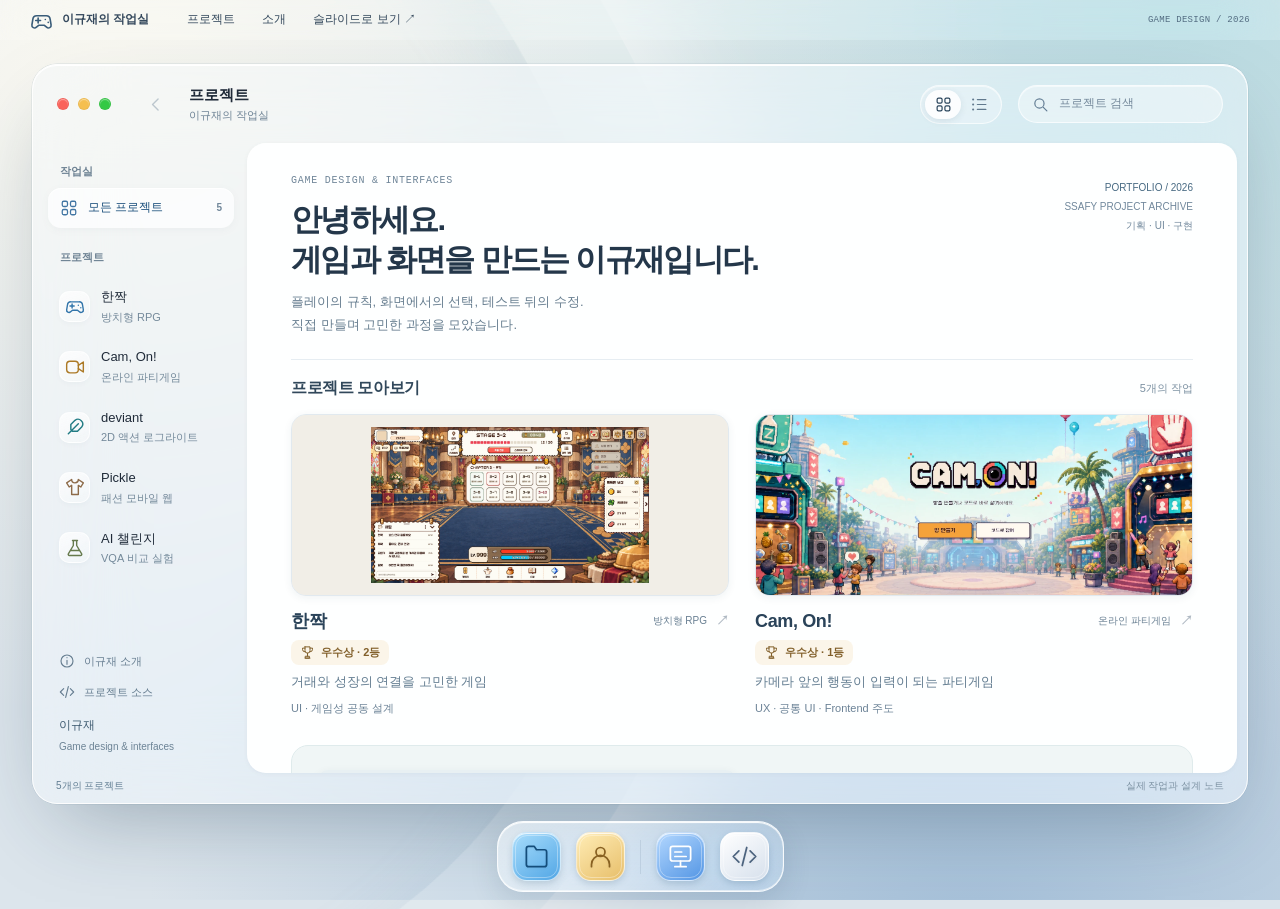
==== commit 8b4cf17c: "Show project achievements and usage results with slide return navigation" ====
--- a/index.html
+++ b/index.html
@@ -1,4 +1,4 @@
-<!doctype html><html lang="ko"><head><meta charset="utf-8"><meta name="viewport" content="width=device-width,initial-scale=1"><meta name="description" content="이규재의 게임 디자인 작업실. 한짝, Cam On!, deviant, Pickle, AI 챌린지의 작업과 설계 노트."><meta name="theme-color" content="#e8edf2"><title>이규재의 작업실</title><link rel="stylesheet" href="style.css?v=20261023-4"><script defer src="cases.js?v=20261023-4"></script><script defer src="studio.js?v=20261023-4"></script><link rel="stylesheet" href="glass.css?v=20261023-4"></head><body><svg class="icon-sprite" xmlns="http://www.w3.org/2000/svg" aria-hidden="true"><defs><symbol id="icon-grid" viewBox="0 0 24 24"><rect x="3" y="3" width="7" height="7" rx="2"/><rect x="14" y="3" width="7" height="7" rx="2"/><rect x="3" y="14" width="7" height="7" rx="2"/><rect x="14" y="14" width="7" height="7" rx="2"/></symbol><symbol id="icon-list" viewBox="0 0 24 24"><path d="M9 5h12M9 12h12M9 19h12"/><path d="M3 5h.01M3 12h.01M3 19h.01" stroke-width="3"/></symbol><symbol id="icon-back" viewBox="0 0 24 24"><path d="m14 5-7 7 7 7"/></symbol><symbol id="icon-search" viewBox="0 0 24 24"><circle cx="10.5" cy="10.5" r="6.5"/><path d="m16 16 5 5"/></symbol><symbol id="icon-game" viewBox="0 0 24 24"><path d="M7 7h10a4 4 0 0 1 4 3.5l1 6a2.8 2.8 0 0 1-4.7 2.5L15 17H9l-2.3 2A2.8 2.8 0 0 1 2 16.5l1-6A4 4 0 0 1 7 7Z"/><path d="M6 12h5m-2.5-2.5v5M16 11h.01M19 14h.01"/></symbol><symbol id="icon-camera" viewBox="0 0 24 24"><rect x="2" y="5" width="14" height="14" rx="4"/><path d="m16 10 6-4v12l-6-4"/></symbol><symbol id="icon-feather" viewBox="0 0 24 24"><path d="M4 20 16 8m-7 9h6l5-5a5.7 5.7 0 0 0-8-8l-5 5v6Z"/></symbol><symbol id="icon-shirt" viewBox="0 0 24 24"><path d="m8 3-6 4 3 5 3-2v11h8V10l3 2 3-5-6-4a4 4 0 0 1-8 0Z"/></symbol><symbol id="icon-flask" viewBox="0 0 24 24"><path d="M9 3h6m-5 0v6l-6 10a1.4 1.4 0 0 0 1.2 2h13.6a1.4 1.4 0 0 0 1.2-2L14 9V3M7 15h10"/></symbol><symbol id="icon-person" viewBox="0 0 24 24"><circle cx="12" cy="8" r="4"/><path d="M4 21v-2a8 8 0 0 1 16 0v2"/></symbol><symbol id="icon-slides" viewBox="0 0 24 24"><rect x="3" y="3" width="18" height="13" rx="2"/><path d="M12 16v5m-5 0h10M7 8h6m-6 4h10"/></symbol><symbol id="icon-code" viewBox="0 0 24 24"><path d="m7 7-5 5 5 5m10-10 5 5-5 5M14 4l-4 16"/></symbol><symbol id="icon-info" viewBox="0 0 24 24"><circle cx="12" cy="12" r="9"/><path d="M12 11v6m0-10h.01"/></symbol><symbol id="icon-external" viewBox="0 0 24 24"><path d="M14 3h7v7m0-7L10 14M10 3H5a2 2 0 0 0-2 2v14a2 2 0 0 0 2 2h14a2 2 0 0 0 2-2v-5"/></symbol><symbol id="icon-folder" viewBox="0 0 24 24"><path d="M3 7V5a2 2 0 0 1 2-2h5l2 3h7a2 2 0 0 1 2 2v11a2 2 0 0 1-2 2H5a2 2 0 0 1-2-2V7Z"/></symbol></defs></svg>
+<!doctype html><html lang="ko"><head><meta charset="utf-8"><meta name="viewport" content="width=device-width,initial-scale=1"><meta name="description" content="이규재의 게임 디자인 작업실. 한짝, Cam On!, deviant, Pickle, AI 챌린지의 작업과 설계 노트."><meta name="theme-color" content="#e8edf2"><title>이규재의 작업실</title><link rel="stylesheet" href="style.css?v=20261023-7"><script defer src="cases.js?v=20261023-7"></script><script defer src="studio.js?v=20261023-7"></script><link rel="stylesheet" href="glass.css?v=20261023-7"></head><body><svg class="icon-sprite" xmlns="http://www.w3.org/2000/svg" aria-hidden="true"><defs><symbol id="icon-grid" viewBox="0 0 24 24"><rect x="3" y="3" width="7" height="7" rx="2"/><rect x="14" y="3" width="7" height="7" rx="2"/><rect x="3" y="14" width="7" height="7" rx="2"/><rect x="14" y="14" width="7" height="7" rx="2"/></symbol><symbol id="icon-list" viewBox="0 0 24 24"><path d="M9 5h12M9 12h12M9 19h12"/><path d="M3 5h.01M3 12h.01M3 19h.01" stroke-width="3"/></symbol><symbol id="icon-back" viewBox="0 0 24 24"><path d="m14 5-7 7 7 7"/></symbol><symbol id="icon-search" viewBox="0 0 24 24"><circle cx="10.5" cy="10.5" r="6.5"/><path d="m16 16 5 5"/></symbol><symbol id="icon-game" viewBox="0 0 24 24"><path d="M7 7h10a4 4 0 0 1 4 3.5l1 6a2.8 2.8 0 0 1-4.7 2.5L15 17H9l-2.3 2A2.8 2.8 0 0 1 2 16.5l1-6A4 4 0 0 1 7 7Z"/><path d="M6 12h5m-2.5-2.5v5M16 11h.01M19 14h.01"/></symbol><symbol id="icon-camera" viewBox="0 0 24 24"><rect x="2" y="5" width="14" height="14" rx="4"/><path d="m16 10 6-4v12l-6-4"/></symbol><symbol id="icon-feather" viewBox="0 0 24 24"><path d="M4 20 16 8m-7 9h6l5-5a5.7 5.7 0 0 0-8-8l-5 5v6Z"/></symbol><symbol id="icon-shirt" viewBox="0 0 24 24"><path d="m8 3-6 4 3 5 3-2v11h8V10l3 2 3-5-6-4a4 4 0 0 1-8 0Z"/></symbol><symbol id="icon-flask" viewBox="0 0 24 24"><path d="M9 3h6m-5 0v6l-6 10a1.4 1.4 0 0 0 1.2 2h13.6a1.4 1.4 0 0 0 1.2-2L14 9V3M7 15h10"/></symbol><symbol id="icon-person" viewBox="0 0 24 24"><circle cx="12" cy="8" r="4"/><path d="M4 21v-2a8 8 0 0 1 16 0v2"/></symbol><symbol id="icon-slides" viewBox="0 0 24 24"><rect x="3" y="3" width="18" height="13" rx="2"/><path d="M12 16v5m-5 0h10M7 8h6m-6 4h10"/></symbol><symbol id="icon-code" viewBox="0 0 24 24"><path d="m7 7-5 5 5 5m10-10 5 5-5 5M14 4l-4 16"/></symbol><symbol id="icon-info" viewBox="0 0 24 24"><circle cx="12" cy="12" r="9"/><path d="M12 11v6m0-10h.01"/></symbol><symbol id="icon-external" viewBox="0 0 24 24"><path d="M14 3h7v7m0-7L10 14M10 3H5a2 2 0 0 0-2 2v14a2 2 0 0 0 2 2h14a2 2 0 0 0 2-2v-5"/></symbol><symbol id="icon-folder" viewBox="0 0 24 24"><path d="M3 7V5a2 2 0 0 1 2-2h5l2 3h7a2 2 0 0 1 2 2v11a2 2 0 0 1-2 2H5a2 2 0 0 1-2-2V7Z"/></symbol><symbol id="icon-award" viewBox="0 0 24 24"><path d="M8 3h8v6a4 4 0 0 1-8 0V3ZM8 5H4v2a4 4 0 0 0 4 4m8-6h4v2a4 4 0 0 1-4 4M12 13v5m-4 3h8m-7-3h6v3H9z"/></symbol></defs></svg>
 <a class="skip" href="#content">본문으로 이동</a>
 <header class="desktop-menu"><a class="studio-mark" href="#projects"><span class="mark" aria-hidden="true"><svg class="ui-icon" aria-hidden="true"><use href="#icon-game"/></svg></span> 이규재의 작업실</a><nav aria-label="전체 메뉴"><a href="#projects">프로젝트</a><a href="#about">소개</a><a href="slide-html/index.html" target="_blank" rel="noopener">슬라이드로 보기 ↗</a></nav><span class="menu-end">GAME DESIGN / 2026</span></header>
 <div class="workspace"><div class="window"><header class="window-bar"><div class="traffic" aria-hidden="true"><i></i><i></i><i></i></div><button class="back" id="back" aria-label="프로젝트 목록으로"><svg class="ui-icon" aria-hidden="true"><use href="#icon-back"/></svg></button><div class="window-title"><span id="folder-label">프로젝트</span><small id="folder-count">5개의 작업</small></div><div class="view-toggle" role="group" aria-label="프로젝트 표시 방식"><button data-view="gallery" aria-label="갤러리 보기" aria-pressed="true"><svg class="ui-icon" aria-hidden="true"><use href="#icon-grid"/></svg></button><button data-view="list" aria-label="목록 보기" aria-pressed="false"><svg class="ui-icon" aria-hidden="true"><use href="#icon-list"/></svg></button></div><label class="search"><span aria-hidden="true"><svg class="ui-icon" aria-hidden="true"><use href="#icon-search"/></svg></span><input type="search" id="search" placeholder="프로젝트 검색" aria-label="프로젝트 검색"></label></header><div class="window-body"><aside class="sidebar"><p class="side-label">작업실</p><a class="side-home" href="#projects"><span><svg class="ui-icon" aria-hidden="true"><use href="#icon-grid"/></svg></span> 모든 프로젝트 <small>5</small></a><p class="side-label projects-label">프로젝트</p><nav id="project-nav" aria-label="프로젝트 목록"></nav><div class="side-bottom"><a href="#about"><svg class="ui-icon" aria-hidden="true"><use href="#icon-info"/></svg><span>이규재 소개</span></a><a href="https://github.com/l-egulation/portfolio"><svg class="ui-icon" aria-hidden="true"><use href="#icon-code"/></svg><span>프로젝트 소스</span></a><p>이규재<br><span>Game design & interfaces</span></p></div></aside><main class="canvas" id="content" tabindex="-1"></main></div><footer class="status-bar"><span id="status">5개의 프로젝트</span><span>실제 작업과 설계 노트</span></footer></div></div>
--- a/glass.css
+++ b/glass.css
@@ -32,3 +32,5 @@
 .ai-decision{display:block;font-size:26px;letter-spacing:-.045em;line-height:1.35;color:#4d6256;margin:12px 0 9px}.case-thumb.ai .ai-decision{font-size:28px}.ai-sub{color:#718272}@media(max-width:760px){.ai-decision{font-size:19px}.case-thumb.ai .ai-decision{font-size:25px}}@media(max-width:380px){.ai-decision{font-size:16px}}@media screen and (min-width:761px) and (max-height:570px){body{height:auto;overflow:auto}.window-body{height:360px;min-height:360px}}
 @media(max-width:760px){.sidebar{scrollbar-width:none}.view-toggle{display:none}.window-title>span{font-size:13px}}
 @media(min-width:761px){.overview{padding-top:30px}.intro{margin-bottom:22px}.intro .eyebrow{margin-bottom:10px}.intro h1{font-size:31px;line-height:1.3}.intro>div>p:last-child{font-size:13px;line-height:1.75;margin-top:11px}.collection-bar{padding-top:18px;margin-bottom:16px}}
+/* Outcomes remain separate from the applicant's role and design decisions. */
+.card-achievement{display:flex;align-items:center;gap:6px;width:fit-content;margin-top:8px;padding:4px 9px;border-radius:8px;background:#fbf5e9;color:#82602b;font-size:11px;font-weight:600;line-height:1.5}.card-achievement .ui-icon{width:15px;height:15px;stroke-width:1.6}.case-heading .case-achievement{display:flex;align-items:center;gap:7px;width:fit-content;margin:0 0 14px;padding:6px 11px;border:1px solid #eadcc2;border-radius:10px;background:#fcf7ec;color:#80602f;font-size:12px;font-weight:600;letter-spacing:0}.case-achievement .ui-icon{width:17px;height:17px}.result-servers{display:grid;grid-template-columns:1fr 1fr;gap:20px;margin:26px 0 15px}.result-servers>div{border:1px solid #e0e9f0;background:#f7fafc;border-radius:15px;padding:23px}.result-server-label{font-size:14px;font-weight:650;color:#3a5c75}.result-servers dl{margin:19px 0}.result-servers dl>div{padding:15px 0;border-top:1px solid #dce7ef}.result-servers dt{font-size:12px;color:#647e92;margin-bottom:7px}.result-servers dd{margin:0;font-size:29px;color:#2e546f;letter-spacing:-.04em;line-height:1.3}.result-servers dd span{font-size:13px;letter-spacing:0;margin-left:3px}.result-servers>div>p{font-size:11px;margin:0;color:#70899b}.project-result{margin:30px 0 0;border-top:1px solid #dce5ed;padding:22px 0 0}.project-result>span{font:9px var(--mono);color:#7c8c9a;letter-spacing:.07em}.project-result h3{color:#80602f;margin:10px 0 12px}.list-view .card-achievement{grid-column:2;margin-top:5px}@media(max-width:900px){.result-servers{grid-template-columns:1fr}.result-servers>div{padding:20px}.result-servers dl{display:grid;grid-template-columns:1fr 1fr;gap:0 18px;margin-bottom:12px}.result-servers dl>div:last-child{grid-column:1/-1}.result-servers dd{font-size:29px}}@media(max-width:760px){.card-achievement{font-size:10px;gap:4px;padding:4px 7px}.card-achievement .ui-icon{width:13px;height:13px}.case-heading .case-achievement{font-size:12px;margin-bottom:12px}.result-servers{gap:16px}.result-servers dt{font-size:12px}.result-servers dd{font-size:28px}}
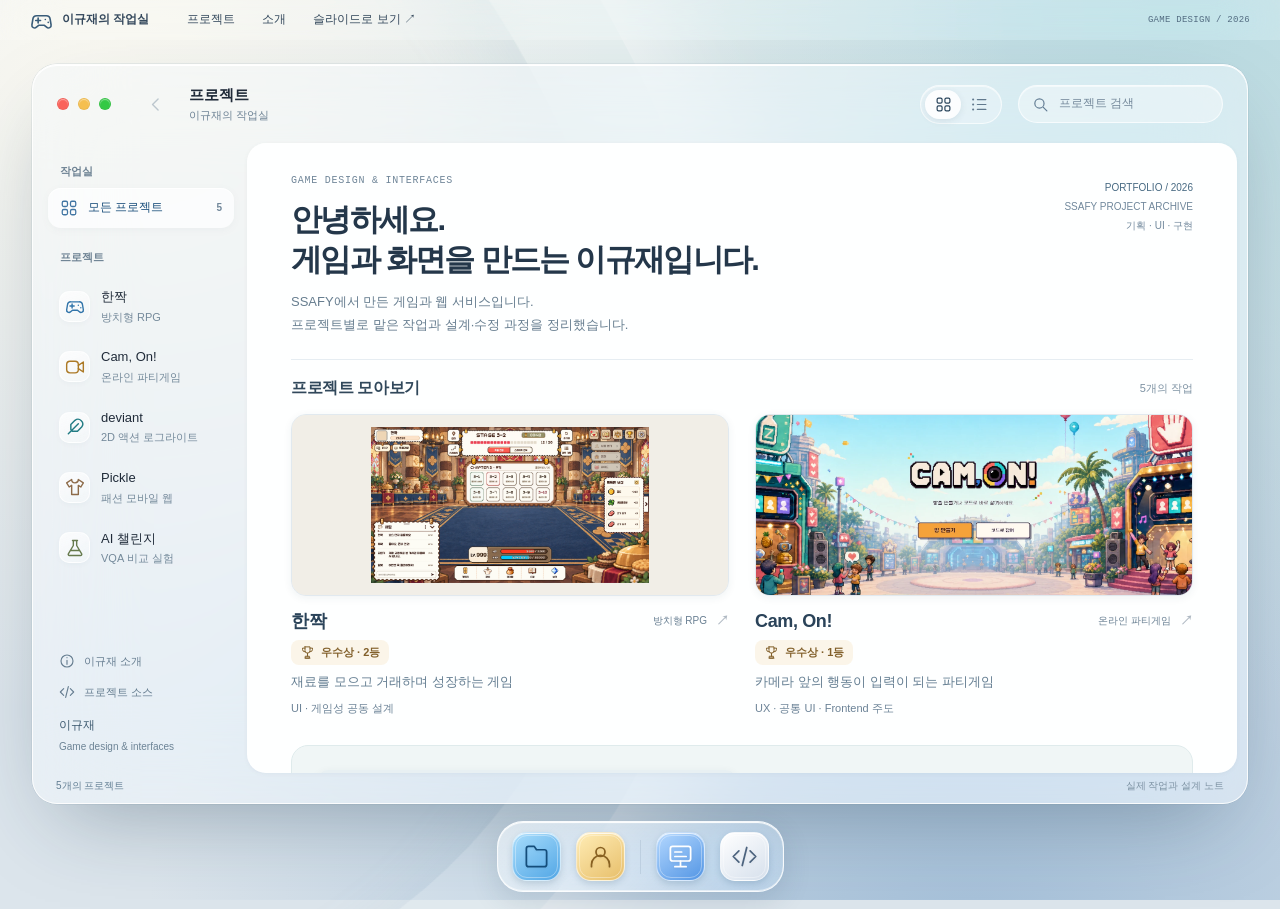
==== commit f5dd985b: "Refine portfolio prose and remove repetitive summaries" ====
--- a/index.html
+++ b/index.html
@@ -1,4 +1,4 @@
-<!doctype html><html lang="ko"><head><meta charset="utf-8"><meta name="viewport" content="width=device-width,initial-scale=1"><meta name="description" content="이규재의 게임 디자인 작업실. 한짝, Cam On!, deviant, Pickle, AI 챌린지의 작업과 설계 노트."><meta name="theme-color" content="#e8edf2"><title>이규재의 작업실</title><link rel="stylesheet" href="style.css?v=20261023-7"><script defer src="cases.js?v=20261023-7"></script><script defer src="studio.js?v=20261023-7"></script><link rel="stylesheet" href="glass.css?v=20261023-7"></head><body><svg class="icon-sprite" xmlns="http://www.w3.org/2000/svg" aria-hidden="true"><defs><symbol id="icon-grid" viewBox="0 0 24 24"><rect x="3" y="3" width="7" height="7" rx="2"/><rect x="14" y="3" width="7" height="7" rx="2"/><rect x="3" y="14" width="7" height="7" rx="2"/><rect x="14" y="14" width="7" height="7" rx="2"/></symbol><symbol id="icon-list" viewBox="0 0 24 24"><path d="M9 5h12M9 12h12M9 19h12"/><path d="M3 5h.01M3 12h.01M3 19h.01" stroke-width="3"/></symbol><symbol id="icon-back" viewBox="0 0 24 24"><path d="m14 5-7 7 7 7"/></symbol><symbol id="icon-search" viewBox="0 0 24 24"><circle cx="10.5" cy="10.5" r="6.5"/><path d="m16 16 5 5"/></symbol><symbol id="icon-game" viewBox="0 0 24 24"><path d="M7 7h10a4 4 0 0 1 4 3.5l1 6a2.8 2.8 0 0 1-4.7 2.5L15 17H9l-2.3 2A2.8 2.8 0 0 1 2 16.5l1-6A4 4 0 0 1 7 7Z"/><path d="M6 12h5m-2.5-2.5v5M16 11h.01M19 14h.01"/></symbol><symbol id="icon-camera" viewBox="0 0 24 24"><rect x="2" y="5" width="14" height="14" rx="4"/><path d="m16 10 6-4v12l-6-4"/></symbol><symbol id="icon-feather" viewBox="0 0 24 24"><path d="M4 20 16 8m-7 9h6l5-5a5.7 5.7 0 0 0-8-8l-5 5v6Z"/></symbol><symbol id="icon-shirt" viewBox="0 0 24 24"><path d="m8 3-6 4 3 5 3-2v11h8V10l3 2 3-5-6-4a4 4 0 0 1-8 0Z"/></symbol><symbol id="icon-flask" viewBox="0 0 24 24"><path d="M9 3h6m-5 0v6l-6 10a1.4 1.4 0 0 0 1.2 2h13.6a1.4 1.4 0 0 0 1.2-2L14 9V3M7 15h10"/></symbol><symbol id="icon-person" viewBox="0 0 24 24"><circle cx="12" cy="8" r="4"/><path d="M4 21v-2a8 8 0 0 1 16 0v2"/></symbol><symbol id="icon-slides" viewBox="0 0 24 24"><rect x="3" y="3" width="18" height="13" rx="2"/><path d="M12 16v5m-5 0h10M7 8h6m-6 4h10"/></symbol><symbol id="icon-code" viewBox="0 0 24 24"><path d="m7 7-5 5 5 5m10-10 5 5-5 5M14 4l-4 16"/></symbol><symbol id="icon-info" viewBox="0 0 24 24"><circle cx="12" cy="12" r="9"/><path d="M12 11v6m0-10h.01"/></symbol><symbol id="icon-external" viewBox="0 0 24 24"><path d="M14 3h7v7m0-7L10 14M10 3H5a2 2 0 0 0-2 2v14a2 2 0 0 0 2 2h14a2 2 0 0 0 2-2v-5"/></symbol><symbol id="icon-folder" viewBox="0 0 24 24"><path d="M3 7V5a2 2 0 0 1 2-2h5l2 3h7a2 2 0 0 1 2 2v11a2 2 0 0 1-2 2H5a2 2 0 0 1-2-2V7Z"/></symbol><symbol id="icon-award" viewBox="0 0 24 24"><path d="M8 3h8v6a4 4 0 0 1-8 0V3ZM8 5H4v2a4 4 0 0 0 4 4m8-6h4v2a4 4 0 0 1-4 4M12 13v5m-4 3h8m-7-3h6v3H9z"/></symbol></defs></svg>
+<!doctype html><html lang="ko"><head><meta charset="utf-8"><meta name="viewport" content="width=device-width,initial-scale=1"><meta name="description" content="이규재의 게임 디자인 작업실. 한짝, Cam On!, deviant, Pickle, AI 챌린지의 작업과 설계 노트."><meta name="theme-color" content="#e8edf2"><title>이규재의 작업실</title><link rel="stylesheet" href="style.css?v=20261023-8"><script defer src="cases.js?v=20261023-8"></script><script defer src="studio.js?v=20261023-8"></script><link rel="stylesheet" href="glass.css?v=20261023-8"></head><body><svg class="icon-sprite" xmlns="http://www.w3.org/2000/svg" aria-hidden="true"><defs><symbol id="icon-grid" viewBox="0 0 24 24"><rect x="3" y="3" width="7" height="7" rx="2"/><rect x="14" y="3" width="7" height="7" rx="2"/><rect x="3" y="14" width="7" height="7" rx="2"/><rect x="14" y="14" width="7" height="7" rx="2"/></symbol><symbol id="icon-list" viewBox="0 0 24 24"><path d="M9 5h12M9 12h12M9 19h12"/><path d="M3 5h.01M3 12h.01M3 19h.01" stroke-width="3"/></symbol><symbol id="icon-back" viewBox="0 0 24 24"><path d="m14 5-7 7 7 7"/></symbol><symbol id="icon-search" viewBox="0 0 24 24"><circle cx="10.5" cy="10.5" r="6.5"/><path d="m16 16 5 5"/></symbol><symbol id="icon-game" viewBox="0 0 24 24"><path d="M7 7h10a4 4 0 0 1 4 3.5l1 6a2.8 2.8 0 0 1-4.7 2.5L15 17H9l-2.3 2A2.8 2.8 0 0 1 2 16.5l1-6A4 4 0 0 1 7 7Z"/><path d="M6 12h5m-2.5-2.5v5M16 11h.01M19 14h.01"/></symbol><symbol id="icon-camera" viewBox="0 0 24 24"><rect x="2" y="5" width="14" height="14" rx="4"/><path d="m16 10 6-4v12l-6-4"/></symbol><symbol id="icon-feather" viewBox="0 0 24 24"><path d="M4 20 16 8m-7 9h6l5-5a5.7 5.7 0 0 0-8-8l-5 5v6Z"/></symbol><symbol id="icon-shirt" viewBox="0 0 24 24"><path d="m8 3-6 4 3 5 3-2v11h8V10l3 2 3-5-6-4a4 4 0 0 1-8 0Z"/></symbol><symbol id="icon-flask" viewBox="0 0 24 24"><path d="M9 3h6m-5 0v6l-6 10a1.4 1.4 0 0 0 1.2 2h13.6a1.4 1.4 0 0 0 1.2-2L14 9V3M7 15h10"/></symbol><symbol id="icon-person" viewBox="0 0 24 24"><circle cx="12" cy="8" r="4"/><path d="M4 21v-2a8 8 0 0 1 16 0v2"/></symbol><symbol id="icon-slides" viewBox="0 0 24 24"><rect x="3" y="3" width="18" height="13" rx="2"/><path d="M12 16v5m-5 0h10M7 8h6m-6 4h10"/></symbol><symbol id="icon-code" viewBox="0 0 24 24"><path d="m7 7-5 5 5 5m10-10 5 5-5 5M14 4l-4 16"/></symbol><symbol id="icon-info" viewBox="0 0 24 24"><circle cx="12" cy="12" r="9"/><path d="M12 11v6m0-10h.01"/></symbol><symbol id="icon-external" viewBox="0 0 24 24"><path d="M14 3h7v7m0-7L10 14M10 3H5a2 2 0 0 0-2 2v14a2 2 0 0 0 2 2h14a2 2 0 0 0 2-2v-5"/></symbol><symbol id="icon-folder" viewBox="0 0 24 24"><path d="M3 7V5a2 2 0 0 1 2-2h5l2 3h7a2 2 0 0 1 2 2v11a2 2 0 0 1-2 2H5a2 2 0 0 1-2-2V7Z"/></symbol><symbol id="icon-award" viewBox="0 0 24 24"><path d="M8 3h8v6a4 4 0 0 1-8 0V3ZM8 5H4v2a4 4 0 0 0 4 4m8-6h4v2a4 4 0 0 1-4 4M12 13v5m-4 3h8m-7-3h6v3H9z"/></symbol></defs></svg>
 <a class="skip" href="#content">본문으로 이동</a>
 <header class="desktop-menu"><a class="studio-mark" href="#projects"><span class="mark" aria-hidden="true"><svg class="ui-icon" aria-hidden="true"><use href="#icon-game"/></svg></span> 이규재의 작업실</a><nav aria-label="전체 메뉴"><a href="#projects">프로젝트</a><a href="#about">소개</a><a href="slide-html/index.html" target="_blank" rel="noopener">슬라이드로 보기 ↗</a></nav><span class="menu-end">GAME DESIGN / 2026</span></header>
 <div class="workspace"><div class="window"><header class="window-bar"><div class="traffic" aria-hidden="true"><i></i><i></i><i></i></div><button class="back" id="back" aria-label="프로젝트 목록으로"><svg class="ui-icon" aria-hidden="true"><use href="#icon-back"/></svg></button><div class="window-title"><span id="folder-label">프로젝트</span><small id="folder-count">5개의 작업</small></div><div class="view-toggle" role="group" aria-label="프로젝트 표시 방식"><button data-view="gallery" aria-label="갤러리 보기" aria-pressed="true"><svg class="ui-icon" aria-hidden="true"><use href="#icon-grid"/></svg></button><button data-view="list" aria-label="목록 보기" aria-pressed="false"><svg class="ui-icon" aria-hidden="true"><use href="#icon-list"/></svg></button></div><label class="search"><span aria-hidden="true"><svg class="ui-icon" aria-hidden="true"><use href="#icon-search"/></svg></span><input type="search" id="search" placeholder="프로젝트 검색" aria-label="프로젝트 검색"></label></header><div class="window-body"><aside class="sidebar"><p class="side-label">작업실</p><a class="side-home" href="#projects"><span><svg class="ui-icon" aria-hidden="true"><use href="#icon-grid"/></svg></span> 모든 프로젝트 <small>5</small></a><p class="side-label projects-label">프로젝트</p><nav id="project-nav" aria-label="프로젝트 목록"></nav><div class="side-bottom"><a href="#about"><svg class="ui-icon" aria-hidden="true"><use href="#icon-info"/></svg><span>이규재 소개</span></a><a href="https://github.com/l-egulation/portfolio"><svg class="ui-icon" aria-hidden="true"><use href="#icon-code"/></svg><span>프로젝트 소스</span></a><p>이규재<br><span>Game design & interfaces</span></p></div></aside><main class="canvas" id="content" tabindex="-1"></main></div><footer class="status-bar"><span id="status">5개의 프로젝트</span><span>실제 작업과 설계 노트</span></footer></div></div>
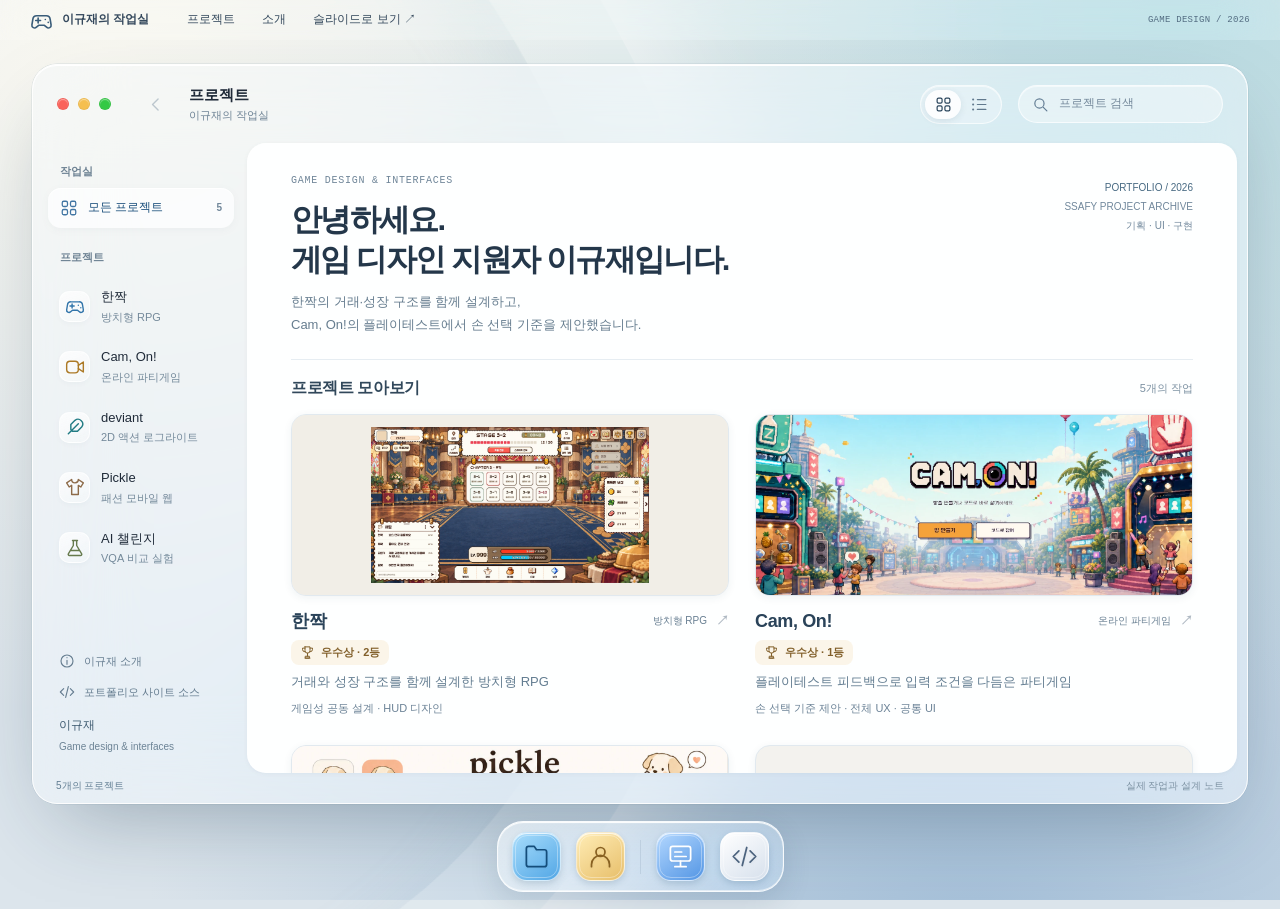
==== commit 60928dda: "Clarify game design contributions and improve visual case studies" ====
--- a/index.html
+++ b/index.html
@@ -1,7 +1,7 @@
-<!doctype html><html lang="ko"><head><meta charset="utf-8"><meta name="viewport" content="width=device-width,initial-scale=1"><meta name="description" content="이규재의 게임 디자인 작업실. 한짝, Cam On!, deviant, Pickle, AI 챌린지의 작업과 설계 노트."><meta name="theme-color" content="#e8edf2"><title>이규재의 작업실</title><link rel="stylesheet" href="style.css?v=20261023-8"><script defer src="cases.js?v=20261023-8"></script><script defer src="studio.js?v=20261023-8"></script><link rel="stylesheet" href="glass.css?v=20261023-8"></head><body><svg class="icon-sprite" xmlns="http://www.w3.org/2000/svg" aria-hidden="true"><defs><symbol id="icon-grid" viewBox="0 0 24 24"><rect x="3" y="3" width="7" height="7" rx="2"/><rect x="14" y="3" width="7" height="7" rx="2"/><rect x="3" y="14" width="7" height="7" rx="2"/><rect x="14" y="14" width="7" height="7" rx="2"/></symbol><symbol id="icon-list" viewBox="0 0 24 24"><path d="M9 5h12M9 12h12M9 19h12"/><path d="M3 5h.01M3 12h.01M3 19h.01" stroke-width="3"/></symbol><symbol id="icon-back" viewBox="0 0 24 24"><path d="m14 5-7 7 7 7"/></symbol><symbol id="icon-search" viewBox="0 0 24 24"><circle cx="10.5" cy="10.5" r="6.5"/><path d="m16 16 5 5"/></symbol><symbol id="icon-game" viewBox="0 0 24 24"><path d="M7 7h10a4 4 0 0 1 4 3.5l1 6a2.8 2.8 0 0 1-4.7 2.5L15 17H9l-2.3 2A2.8 2.8 0 0 1 2 16.5l1-6A4 4 0 0 1 7 7Z"/><path d="M6 12h5m-2.5-2.5v5M16 11h.01M19 14h.01"/></symbol><symbol id="icon-camera" viewBox="0 0 24 24"><rect x="2" y="5" width="14" height="14" rx="4"/><path d="m16 10 6-4v12l-6-4"/></symbol><symbol id="icon-feather" viewBox="0 0 24 24"><path d="M4 20 16 8m-7 9h6l5-5a5.7 5.7 0 0 0-8-8l-5 5v6Z"/></symbol><symbol id="icon-shirt" viewBox="0 0 24 24"><path d="m8 3-6 4 3 5 3-2v11h8V10l3 2 3-5-6-4a4 4 0 0 1-8 0Z"/></symbol><symbol id="icon-flask" viewBox="0 0 24 24"><path d="M9 3h6m-5 0v6l-6 10a1.4 1.4 0 0 0 1.2 2h13.6a1.4 1.4 0 0 0 1.2-2L14 9V3M7 15h10"/></symbol><symbol id="icon-person" viewBox="0 0 24 24"><circle cx="12" cy="8" r="4"/><path d="M4 21v-2a8 8 0 0 1 16 0v2"/></symbol><symbol id="icon-slides" viewBox="0 0 24 24"><rect x="3" y="3" width="18" height="13" rx="2"/><path d="M12 16v5m-5 0h10M7 8h6m-6 4h10"/></symbol><symbol id="icon-code" viewBox="0 0 24 24"><path d="m7 7-5 5 5 5m10-10 5 5-5 5M14 4l-4 16"/></symbol><symbol id="icon-info" viewBox="0 0 24 24"><circle cx="12" cy="12" r="9"/><path d="M12 11v6m0-10h.01"/></symbol><symbol id="icon-external" viewBox="0 0 24 24"><path d="M14 3h7v7m0-7L10 14M10 3H5a2 2 0 0 0-2 2v14a2 2 0 0 0 2 2h14a2 2 0 0 0 2-2v-5"/></symbol><symbol id="icon-folder" viewBox="0 0 24 24"><path d="M3 7V5a2 2 0 0 1 2-2h5l2 3h7a2 2 0 0 1 2 2v11a2 2 0 0 1-2 2H5a2 2 0 0 1-2-2V7Z"/></symbol><symbol id="icon-award" viewBox="0 0 24 24"><path d="M8 3h8v6a4 4 0 0 1-8 0V3ZM8 5H4v2a4 4 0 0 0 4 4m8-6h4v2a4 4 0 0 1-4 4M12 13v5m-4 3h8m-7-3h6v3H9z"/></symbol></defs></svg>
+<!doctype html><html lang="ko"><head><meta charset="utf-8"><meta name="viewport" content="width=device-width,initial-scale=1"><meta name="description" content="이규재의 게임 디자인 작업실. 한짝, Cam On!, deviant, Pickle, AI 챌린지의 작업과 설계 노트."><meta name="theme-color" content="#e8edf2"><title>이규재의 작업실</title><link rel="stylesheet" href="style.css?v=20261023-9"><script defer src="cases.js?v=20261023-9"></script><script defer src="studio.js?v=20261023-9"></script><link rel="stylesheet" href="glass.css?v=20261023-9"></head><body><svg class="icon-sprite" xmlns="http://www.w3.org/2000/svg" aria-hidden="true"><defs><symbol id="icon-grid" viewBox="0 0 24 24"><rect x="3" y="3" width="7" height="7" rx="2"/><rect x="14" y="3" width="7" height="7" rx="2"/><rect x="3" y="14" width="7" height="7" rx="2"/><rect x="14" y="14" width="7" height="7" rx="2"/></symbol><symbol id="icon-list" viewBox="0 0 24 24"><path d="M9 5h12M9 12h12M9 19h12"/><path d="M3 5h.01M3 12h.01M3 19h.01" stroke-width="3"/></symbol><symbol id="icon-back" viewBox="0 0 24 24"><path d="m14 5-7 7 7 7"/></symbol><symbol id="icon-search" viewBox="0 0 24 24"><circle cx="10.5" cy="10.5" r="6.5"/><path d="m16 16 5 5"/></symbol><symbol id="icon-game" viewBox="0 0 24 24"><path d="M7 7h10a4 4 0 0 1 4 3.5l1 6a2.8 2.8 0 0 1-4.7 2.5L15 17H9l-2.3 2A2.8 2.8 0 0 1 2 16.5l1-6A4 4 0 0 1 7 7Z"/><path d="M6 12h5m-2.5-2.5v5M16 11h.01M19 14h.01"/></symbol><symbol id="icon-camera" viewBox="0 0 24 24"><rect x="2" y="5" width="14" height="14" rx="4"/><path d="m16 10 6-4v12l-6-4"/></symbol><symbol id="icon-feather" viewBox="0 0 24 24"><path d="M4 20 16 8m-7 9h6l5-5a5.7 5.7 0 0 0-8-8l-5 5v6Z"/></symbol><symbol id="icon-shirt" viewBox="0 0 24 24"><path d="m8 3-6 4 3 5 3-2v11h8V10l3 2 3-5-6-4a4 4 0 0 1-8 0Z"/></symbol><symbol id="icon-flask" viewBox="0 0 24 24"><path d="M9 3h6m-5 0v6l-6 10a1.4 1.4 0 0 0 1.2 2h13.6a1.4 1.4 0 0 0 1.2-2L14 9V3M7 15h10"/></symbol><symbol id="icon-person" viewBox="0 0 24 24"><circle cx="12" cy="8" r="4"/><path d="M4 21v-2a8 8 0 0 1 16 0v2"/></symbol><symbol id="icon-slides" viewBox="0 0 24 24"><rect x="3" y="3" width="18" height="13" rx="2"/><path d="M12 16v5m-5 0h10M7 8h6m-6 4h10"/></symbol><symbol id="icon-code" viewBox="0 0 24 24"><path d="m7 7-5 5 5 5m10-10 5 5-5 5M14 4l-4 16"/></symbol><symbol id="icon-info" viewBox="0 0 24 24"><circle cx="12" cy="12" r="9"/><path d="M12 11v6m0-10h.01"/></symbol><symbol id="icon-external" viewBox="0 0 24 24"><path d="M14 3h7v7m0-7L10 14M10 3H5a2 2 0 0 0-2 2v14a2 2 0 0 0 2 2h14a2 2 0 0 0 2-2v-5"/></symbol><symbol id="icon-folder" viewBox="0 0 24 24"><path d="M3 7V5a2 2 0 0 1 2-2h5l2 3h7a2 2 0 0 1 2 2v11a2 2 0 0 1-2 2H5a2 2 0 0 1-2-2V7Z"/></symbol><symbol id="icon-award" viewBox="0 0 24 24"><path d="M8 3h8v6a4 4 0 0 1-8 0V3ZM8 5H4v2a4 4 0 0 0 4 4m8-6h4v2a4 4 0 0 1-4 4M12 13v5m-4 3h8m-7-3h6v3H9z"/></symbol></defs></svg>
 <a class="skip" href="#content">본문으로 이동</a>
 <header class="desktop-menu"><a class="studio-mark" href="#projects"><span class="mark" aria-hidden="true"><svg class="ui-icon" aria-hidden="true"><use href="#icon-game"/></svg></span> 이규재의 작업실</a><nav aria-label="전체 메뉴"><a href="#projects">프로젝트</a><a href="#about">소개</a><a href="slide-html/index.html" target="_blank" rel="noopener">슬라이드로 보기 ↗</a></nav><span class="menu-end">GAME DESIGN / 2026</span></header>
-<div class="workspace"><div class="window"><header class="window-bar"><div class="traffic" aria-hidden="true"><i></i><i></i><i></i></div><button class="back" id="back" aria-label="프로젝트 목록으로"><svg class="ui-icon" aria-hidden="true"><use href="#icon-back"/></svg></button><div class="window-title"><span id="folder-label">프로젝트</span><small id="folder-count">5개의 작업</small></div><div class="view-toggle" role="group" aria-label="프로젝트 표시 방식"><button data-view="gallery" aria-label="갤러리 보기" aria-pressed="true"><svg class="ui-icon" aria-hidden="true"><use href="#icon-grid"/></svg></button><button data-view="list" aria-label="목록 보기" aria-pressed="false"><svg class="ui-icon" aria-hidden="true"><use href="#icon-list"/></svg></button></div><label class="search"><span aria-hidden="true"><svg class="ui-icon" aria-hidden="true"><use href="#icon-search"/></svg></span><input type="search" id="search" placeholder="프로젝트 검색" aria-label="프로젝트 검색"></label></header><div class="window-body"><aside class="sidebar"><p class="side-label">작업실</p><a class="side-home" href="#projects"><span><svg class="ui-icon" aria-hidden="true"><use href="#icon-grid"/></svg></span> 모든 프로젝트 <small>5</small></a><p class="side-label projects-label">프로젝트</p><nav id="project-nav" aria-label="프로젝트 목록"></nav><div class="side-bottom"><a href="#about"><svg class="ui-icon" aria-hidden="true"><use href="#icon-info"/></svg><span>이규재 소개</span></a><a href="https://github.com/l-egulation/portfolio"><svg class="ui-icon" aria-hidden="true"><use href="#icon-code"/></svg><span>프로젝트 소스</span></a><p>이규재<br><span>Game design & interfaces</span></p></div></aside><main class="canvas" id="content" tabindex="-1"></main></div><footer class="status-bar"><span id="status">5개의 프로젝트</span><span>실제 작업과 설계 노트</span></footer></div></div>
+<div class="workspace"><div class="window"><header class="window-bar"><div class="traffic" aria-hidden="true"><i></i><i></i><i></i></div><button class="back" id="back" aria-label="프로젝트 목록으로"><svg class="ui-icon" aria-hidden="true"><use href="#icon-back"/></svg></button><div class="window-title"><span id="folder-label">프로젝트</span><small id="folder-count">5개의 작업</small></div><div class="view-toggle" role="group" aria-label="프로젝트 표시 방식"><button data-view="gallery" aria-label="갤러리 보기" aria-pressed="true"><svg class="ui-icon" aria-hidden="true"><use href="#icon-grid"/></svg></button><button data-view="list" aria-label="목록 보기" aria-pressed="false"><svg class="ui-icon" aria-hidden="true"><use href="#icon-list"/></svg></button></div><label class="search"><span aria-hidden="true"><svg class="ui-icon" aria-hidden="true"><use href="#icon-search"/></svg></span><input type="search" id="search" placeholder="프로젝트 검색" aria-label="프로젝트 검색"></label></header><div class="window-body"><aside class="sidebar"><p class="side-label">작업실</p><a class="side-home" href="#projects"><span><svg class="ui-icon" aria-hidden="true"><use href="#icon-grid"/></svg></span> 모든 프로젝트 <small>5</small></a><p class="side-label projects-label">프로젝트</p><nav id="project-nav" aria-label="프로젝트 목록"></nav><div class="side-bottom"><a href="#about"><svg class="ui-icon" aria-hidden="true"><use href="#icon-info"/></svg><span>이규재 소개</span></a><a href="https://github.com/l-egulation/portfolio"><svg class="ui-icon" aria-hidden="true"><use href="#icon-code"/></svg><span>포트폴리오 사이트 소스</span></a><p>이규재<br><span>Game design & interfaces</span></p></div></aside><main class="canvas" id="content" tabindex="-1"></main></div><footer class="status-bar"><span id="status">5개의 프로젝트</span><span>실제 작업과 설계 노트</span></footer></div></div>
 <nav class="dock" aria-label="프로젝트 보기"><a href="#projects" title="프로젝트" aria-label="프로젝트"><span class="dock-icon finder"><svg class="ui-icon" aria-hidden="true"><use href="#icon-folder"/></svg></span><span class="dock-tooltip">프로젝트</span></a><a href="#about" title="소개" aria-label="소개"><span class="dock-icon notes"><svg class="ui-icon" aria-hidden="true"><use href="#icon-person"/></svg></span><span class="dock-tooltip">소개</span></a><span class="dock-divider"></span><a href="slide-html/index.html" title="슬라이드로 읽기" aria-label="슬라이드로 읽기"><span class="dock-icon presentation"><svg class="ui-icon" aria-hidden="true"><use href="#icon-slides"/></svg></span><span class="dock-tooltip">슬라이드</span></a><a href="https://github.com/l-egulation/portfolio" title="저장소" aria-label="저장소"><span class="dock-icon compare"><svg class="ui-icon" aria-hidden="true"><use href="#icon-code"/></svg></span><span class="dock-tooltip">저장소</span></a></nav>
 <dialog id="lightbox" aria-label="이미지 확대"><div class="lightbox-bar"><span id="lightbox-label"></span><button id="lightbox-close" aria-label="이미지 닫기">닫기 ×</button></div><img id="lightbox-image" alt=""></dialog>
 </body></html>
--- a/glass.css
+++ b/glass.css
@@ -34,3 +34,5 @@
 @media(min-width:761px){.overview{padding-top:30px}.intro{margin-bottom:22px}.intro .eyebrow{margin-bottom:10px}.intro h1{font-size:31px;line-height:1.3}.intro>div>p:last-child{font-size:13px;line-height:1.75;margin-top:11px}.collection-bar{padding-top:18px;margin-bottom:16px}}
 /* Outcomes remain separate from the applicant's role and design decisions. */
 .card-achievement{display:flex;align-items:center;gap:6px;width:fit-content;margin-top:8px;padding:4px 9px;border-radius:8px;background:#fbf5e9;color:#82602b;font-size:11px;font-weight:600;line-height:1.5}.card-achievement .ui-icon{width:15px;height:15px;stroke-width:1.6}.case-heading .case-achievement{display:flex;align-items:center;gap:7px;width:fit-content;margin:0 0 14px;padding:6px 11px;border:1px solid #eadcc2;border-radius:10px;background:#fcf7ec;color:#80602f;font-size:12px;font-weight:600;letter-spacing:0}.case-achievement .ui-icon{width:17px;height:17px}.result-servers{display:grid;grid-template-columns:1fr 1fr;gap:20px;margin:26px 0 15px}.result-servers>div{border:1px solid #e0e9f0;background:#f7fafc;border-radius:15px;padding:23px}.result-server-label{font-size:14px;font-weight:650;color:#3a5c75}.result-servers dl{margin:19px 0}.result-servers dl>div{padding:15px 0;border-top:1px solid #dce7ef}.result-servers dt{font-size:12px;color:#647e92;margin-bottom:7px}.result-servers dd{margin:0;font-size:29px;color:#2e546f;letter-spacing:-.04em;line-height:1.3}.result-servers dd span{font-size:13px;letter-spacing:0;margin-left:3px}.result-servers>div>p{font-size:11px;margin:0;color:#70899b}.project-result{margin:30px 0 0;border-top:1px solid #dce5ed;padding:22px 0 0}.project-result>span{font:9px var(--mono);color:#7c8c9a;letter-spacing:.07em}.project-result h3{color:#80602f;margin:10px 0 12px}.list-view .card-achievement{grid-column:2;margin-top:5px}@media(max-width:900px){.result-servers{grid-template-columns:1fr}.result-servers>div{padding:20px}.result-servers dl{display:grid;grid-template-columns:1fr 1fr;gap:0 18px;margin-bottom:12px}.result-servers dl>div:last-child{grid-column:1/-1}.result-servers dd{font-size:29px}}@media(max-width:760px){.card-achievement{font-size:10px;gap:4px;padding:4px 7px}.card-achievement .ui-icon{width:13px;height:13px}.case-heading .case-achievement{font-size:12px;margin-bottom:12px}.result-servers{gap:16px}.result-servers dt{font-size:12px}.result-servers dd{font-size:28px}}
+
+.ui-detail-grid{display:grid;grid-template-columns:1fr 1fr;gap:20px;margin:24px 0}.ui-detail{margin:0;padding:18px;border:1px solid #dde3e9;border-radius:16px;background:#f7f9fb}.ui-detail>img{width:100%;height:170px;object-fit:contain;display:block}.ui-detail figcaption{margin-top:16px}.ui-detail strong{font-size:15px}.ui-detail p{font-size:14px;line-height:1.7;margin:8px 0 0}@media(max-width:760px){.ui-detail-grid{grid-template-columns:1fr}.ui-detail>img{height:auto;max-height:210px}}
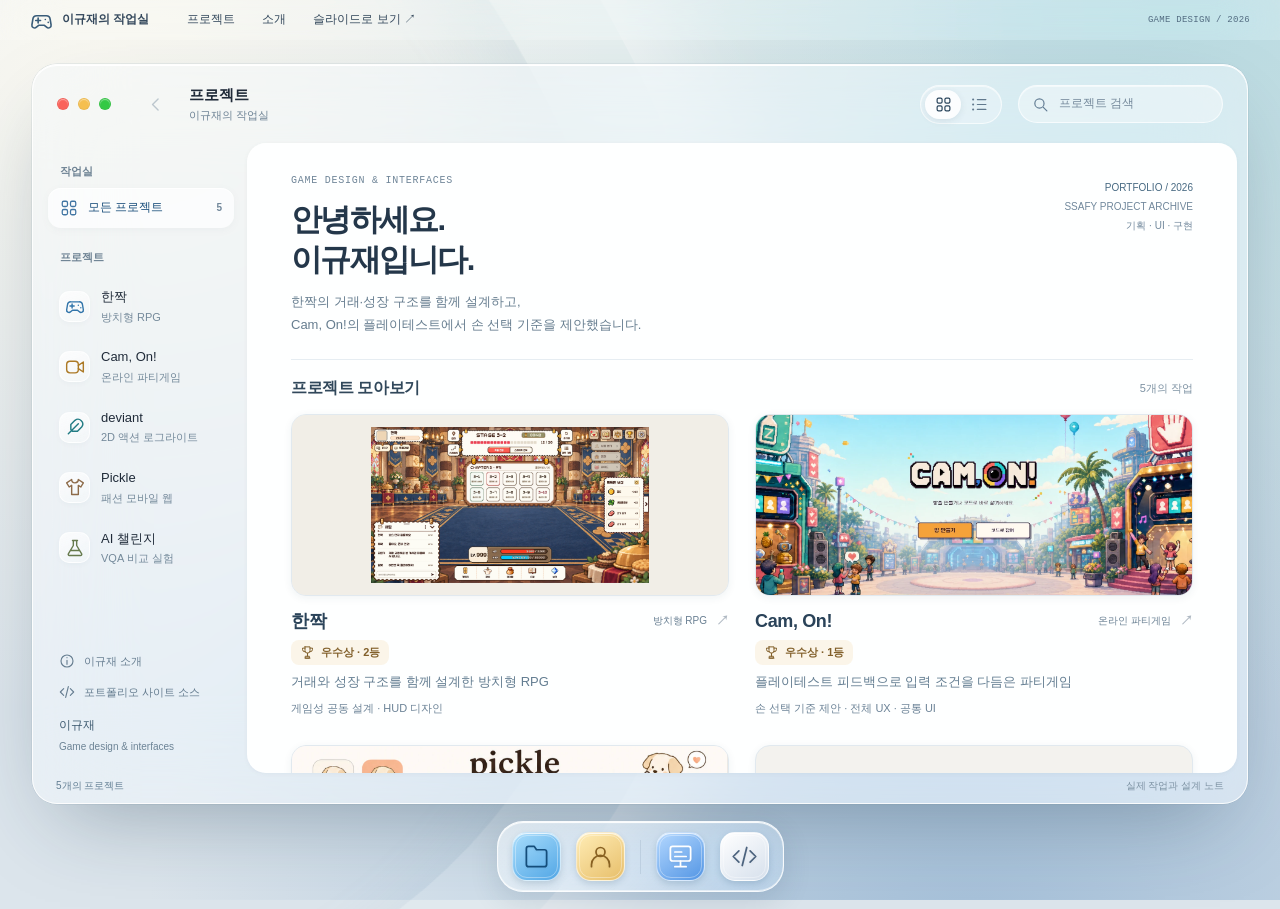
==== commit 6fd82b4f: "Simplify portfolio introduction" ====
--- a/index.html
+++ b/index.html
@@ -1,4 +1,4 @@
-<!doctype html><html lang="ko"><head><meta charset="utf-8"><meta name="viewport" content="width=device-width,initial-scale=1"><meta name="description" content="이규재의 게임 디자인 작업실. 한짝, Cam On!, deviant, Pickle, AI 챌린지의 작업과 설계 노트."><meta name="theme-color" content="#e8edf2"><title>이규재의 작업실</title><link rel="stylesheet" href="style.css?v=20261023-9"><script defer src="cases.js?v=20261023-9"></script><script defer src="studio.js?v=20261023-9"></script><link rel="stylesheet" href="glass.css?v=20261023-9"></head><body><svg class="icon-sprite" xmlns="http://www.w3.org/2000/svg" aria-hidden="true"><defs><symbol id="icon-grid" viewBox="0 0 24 24"><rect x="3" y="3" width="7" height="7" rx="2"/><rect x="14" y="3" width="7" height="7" rx="2"/><rect x="3" y="14" width="7" height="7" rx="2"/><rect x="14" y="14" width="7" height="7" rx="2"/></symbol><symbol id="icon-list" viewBox="0 0 24 24"><path d="M9 5h12M9 12h12M9 19h12"/><path d="M3 5h.01M3 12h.01M3 19h.01" stroke-width="3"/></symbol><symbol id="icon-back" viewBox="0 0 24 24"><path d="m14 5-7 7 7 7"/></symbol><symbol id="icon-search" viewBox="0 0 24 24"><circle cx="10.5" cy="10.5" r="6.5"/><path d="m16 16 5 5"/></symbol><symbol id="icon-game" viewBox="0 0 24 24"><path d="M7 7h10a4 4 0 0 1 4 3.5l1 6a2.8 2.8 0 0 1-4.7 2.5L15 17H9l-2.3 2A2.8 2.8 0 0 1 2 16.5l1-6A4 4 0 0 1 7 7Z"/><path d="M6 12h5m-2.5-2.5v5M16 11h.01M19 14h.01"/></symbol><symbol id="icon-camera" viewBox="0 0 24 24"><rect x="2" y="5" width="14" height="14" rx="4"/><path d="m16 10 6-4v12l-6-4"/></symbol><symbol id="icon-feather" viewBox="0 0 24 24"><path d="M4 20 16 8m-7 9h6l5-5a5.7 5.7 0 0 0-8-8l-5 5v6Z"/></symbol><symbol id="icon-shirt" viewBox="0 0 24 24"><path d="m8 3-6 4 3 5 3-2v11h8V10l3 2 3-5-6-4a4 4 0 0 1-8 0Z"/></symbol><symbol id="icon-flask" viewBox="0 0 24 24"><path d="M9 3h6m-5 0v6l-6 10a1.4 1.4 0 0 0 1.2 2h13.6a1.4 1.4 0 0 0 1.2-2L14 9V3M7 15h10"/></symbol><symbol id="icon-person" viewBox="0 0 24 24"><circle cx="12" cy="8" r="4"/><path d="M4 21v-2a8 8 0 0 1 16 0v2"/></symbol><symbol id="icon-slides" viewBox="0 0 24 24"><rect x="3" y="3" width="18" height="13" rx="2"/><path d="M12 16v5m-5 0h10M7 8h6m-6 4h10"/></symbol><symbol id="icon-code" viewBox="0 0 24 24"><path d="m7 7-5 5 5 5m10-10 5 5-5 5M14 4l-4 16"/></symbol><symbol id="icon-info" viewBox="0 0 24 24"><circle cx="12" cy="12" r="9"/><path d="M12 11v6m0-10h.01"/></symbol><symbol id="icon-external" viewBox="0 0 24 24"><path d="M14 3h7v7m0-7L10 14M10 3H5a2 2 0 0 0-2 2v14a2 2 0 0 0 2 2h14a2 2 0 0 0 2-2v-5"/></symbol><symbol id="icon-folder" viewBox="0 0 24 24"><path d="M3 7V5a2 2 0 0 1 2-2h5l2 3h7a2 2 0 0 1 2 2v11a2 2 0 0 1-2 2H5a2 2 0 0 1-2-2V7Z"/></symbol><symbol id="icon-award" viewBox="0 0 24 24"><path d="M8 3h8v6a4 4 0 0 1-8 0V3ZM8 5H4v2a4 4 0 0 0 4 4m8-6h4v2a4 4 0 0 1-4 4M12 13v5m-4 3h8m-7-3h6v3H9z"/></symbol></defs></svg>
+<!doctype html><html lang="ko"><head><meta charset="utf-8"><meta name="viewport" content="width=device-width,initial-scale=1"><meta name="description" content="이규재의 게임 디자인 작업실. 한짝, Cam On!, deviant, Pickle, AI 챌린지의 작업과 설계 노트."><meta name="theme-color" content="#e8edf2"><title>이규재의 작업실</title><link rel="stylesheet" href="style.css?v=20261023-12"><script defer src="cases.js?v=20261023-12"></script><script defer src="studio.js?v=20261023-12"></script><link rel="stylesheet" href="glass.css?v=20261023-12"></head><body><svg class="icon-sprite" xmlns="http://www.w3.org/2000/svg" aria-hidden="true"><defs><symbol id="icon-grid" viewBox="0 0 24 24"><rect x="3" y="3" width="7" height="7" rx="2"/><rect x="14" y="3" width="7" height="7" rx="2"/><rect x="3" y="14" width="7" height="7" rx="2"/><rect x="14" y="14" width="7" height="7" rx="2"/></symbol><symbol id="icon-list" viewBox="0 0 24 24"><path d="M9 5h12M9 12h12M9 19h12"/><path d="M3 5h.01M3 12h.01M3 19h.01" stroke-width="3"/></symbol><symbol id="icon-back" viewBox="0 0 24 24"><path d="m14 5-7 7 7 7"/></symbol><symbol id="icon-search" viewBox="0 0 24 24"><circle cx="10.5" cy="10.5" r="6.5"/><path d="m16 16 5 5"/></symbol><symbol id="icon-game" viewBox="0 0 24 24"><path d="M7 7h10a4 4 0 0 1 4 3.5l1 6a2.8 2.8 0 0 1-4.7 2.5L15 17H9l-2.3 2A2.8 2.8 0 0 1 2 16.5l1-6A4 4 0 0 1 7 7Z"/><path d="M6 12h5m-2.5-2.5v5M16 11h.01M19 14h.01"/></symbol><symbol id="icon-camera" viewBox="0 0 24 24"><rect x="2" y="5" width="14" height="14" rx="4"/><path d="m16 10 6-4v12l-6-4"/></symbol><symbol id="icon-feather" viewBox="0 0 24 24"><path d="M4 20 16 8m-7 9h6l5-5a5.7 5.7 0 0 0-8-8l-5 5v6Z"/></symbol><symbol id="icon-shirt" viewBox="0 0 24 24"><path d="m8 3-6 4 3 5 3-2v11h8V10l3 2 3-5-6-4a4 4 0 0 1-8 0Z"/></symbol><symbol id="icon-flask" viewBox="0 0 24 24"><path d="M9 3h6m-5 0v6l-6 10a1.4 1.4 0 0 0 1.2 2h13.6a1.4 1.4 0 0 0 1.2-2L14 9V3M7 15h10"/></symbol><symbol id="icon-person" viewBox="0 0 24 24"><circle cx="12" cy="8" r="4"/><path d="M4 21v-2a8 8 0 0 1 16 0v2"/></symbol><symbol id="icon-slides" viewBox="0 0 24 24"><rect x="3" y="3" width="18" height="13" rx="2"/><path d="M12 16v5m-5 0h10M7 8h6m-6 4h10"/></symbol><symbol id="icon-code" viewBox="0 0 24 24"><path d="m7 7-5 5 5 5m10-10 5 5-5 5M14 4l-4 16"/></symbol><symbol id="icon-info" viewBox="0 0 24 24"><circle cx="12" cy="12" r="9"/><path d="M12 11v6m0-10h.01"/></symbol><symbol id="icon-external" viewBox="0 0 24 24"><path d="M14 3h7v7m0-7L10 14M10 3H5a2 2 0 0 0-2 2v14a2 2 0 0 0 2 2h14a2 2 0 0 0 2-2v-5"/></symbol><symbol id="icon-folder" viewBox="0 0 24 24"><path d="M3 7V5a2 2 0 0 1 2-2h5l2 3h7a2 2 0 0 1 2 2v11a2 2 0 0 1-2 2H5a2 2 0 0 1-2-2V7Z"/></symbol><symbol id="icon-award" viewBox="0 0 24 24"><path d="M8 3h8v6a4 4 0 0 1-8 0V3ZM8 5H4v2a4 4 0 0 0 4 4m8-6h4v2a4 4 0 0 1-4 4M12 13v5m-4 3h8m-7-3h6v3H9z"/></symbol></defs></svg>
 <a class="skip" href="#content">본문으로 이동</a>
 <header class="desktop-menu"><a class="studio-mark" href="#projects"><span class="mark" aria-hidden="true"><svg class="ui-icon" aria-hidden="true"><use href="#icon-game"/></svg></span> 이규재의 작업실</a><nav aria-label="전체 메뉴"><a href="#projects">프로젝트</a><a href="#about">소개</a><a href="slide-html/index.html" target="_blank" rel="noopener">슬라이드로 보기 ↗</a></nav><span class="menu-end">GAME DESIGN / 2026</span></header>
 <div class="workspace"><div class="window"><header class="window-bar"><div class="traffic" aria-hidden="true"><i></i><i></i><i></i></div><button class="back" id="back" aria-label="프로젝트 목록으로"><svg class="ui-icon" aria-hidden="true"><use href="#icon-back"/></svg></button><div class="window-title"><span id="folder-label">프로젝트</span><small id="folder-count">5개의 작업</small></div><div class="view-toggle" role="group" aria-label="프로젝트 표시 방식"><button data-view="gallery" aria-label="갤러리 보기" aria-pressed="true"><svg class="ui-icon" aria-hidden="true"><use href="#icon-grid"/></svg></button><button data-view="list" aria-label="목록 보기" aria-pressed="false"><svg class="ui-icon" aria-hidden="true"><use href="#icon-list"/></svg></button></div><label class="search"><span aria-hidden="true"><svg class="ui-icon" aria-hidden="true"><use href="#icon-search"/></svg></span><input type="search" id="search" placeholder="프로젝트 검색" aria-label="프로젝트 검색"></label></header><div class="window-body"><aside class="sidebar"><p class="side-label">작업실</p><a class="side-home" href="#projects"><span><svg class="ui-icon" aria-hidden="true"><use href="#icon-grid"/></svg></span> 모든 프로젝트 <small>5</small></a><p class="side-label projects-label">프로젝트</p><nav id="project-nav" aria-label="프로젝트 목록"></nav><div class="side-bottom"><a href="#about"><svg class="ui-icon" aria-hidden="true"><use href="#icon-info"/></svg><span>이규재 소개</span></a><a href="https://github.com/l-egulation/portfolio"><svg class="ui-icon" aria-hidden="true"><use href="#icon-code"/></svg><span>포트폴리오 사이트 소스</span></a><p>이규재<br><span>Game design & interfaces</span></p></div></aside><main class="canvas" id="content" tabindex="-1"></main></div><footer class="status-bar"><span id="status">5개의 프로젝트</span><span>실제 작업과 설계 노트</span></footer></div></div>
--- a/glass.css
+++ b/glass.css
@@ -36,3 +36,5 @@
 .card-achievement{display:flex;align-items:center;gap:6px;width:fit-content;margin-top:8px;padding:4px 9px;border-radius:8px;background:#fbf5e9;color:#82602b;font-size:11px;font-weight:600;line-height:1.5}.card-achievement .ui-icon{width:15px;height:15px;stroke-width:1.6}.case-heading .case-achievement{display:flex;align-items:center;gap:7px;width:fit-content;margin:0 0 14px;padding:6px 11px;border:1px solid #eadcc2;border-radius:10px;background:#fcf7ec;color:#80602f;font-size:12px;font-weight:600;letter-spacing:0}.case-achievement .ui-icon{width:17px;height:17px}.result-servers{display:grid;grid-template-columns:1fr 1fr;gap:20px;margin:26px 0 15px}.result-servers>div{border:1px solid #e0e9f0;background:#f7fafc;border-radius:15px;padding:23px}.result-server-label{font-size:14px;font-weight:650;color:#3a5c75}.result-servers dl{margin:19px 0}.result-servers dl>div{padding:15px 0;border-top:1px solid #dce7ef}.result-servers dt{font-size:12px;color:#647e92;margin-bottom:7px}.result-servers dd{margin:0;font-size:29px;color:#2e546f;letter-spacing:-.04em;line-height:1.3}.result-servers dd span{font-size:13px;letter-spacing:0;margin-left:3px}.result-servers>div>p{font-size:11px;margin:0;color:#70899b}.project-result{margin:30px 0 0;border-top:1px solid #dce5ed;padding:22px 0 0}.project-result>span{font:9px var(--mono);color:#7c8c9a;letter-spacing:.07em}.project-result h3{color:#80602f;margin:10px 0 12px}.list-view .card-achievement{grid-column:2;margin-top:5px}@media(max-width:900px){.result-servers{grid-template-columns:1fr}.result-servers>div{padding:20px}.result-servers dl{display:grid;grid-template-columns:1fr 1fr;gap:0 18px;margin-bottom:12px}.result-servers dl>div:last-child{grid-column:1/-1}.result-servers dd{font-size:29px}}@media(max-width:760px){.card-achievement{font-size:10px;gap:4px;padding:4px 7px}.card-achievement .ui-icon{width:13px;height:13px}.case-heading .case-achievement{font-size:12px;margin-bottom:12px}.result-servers{gap:16px}.result-servers dt{font-size:12px}.result-servers dd{font-size:28px}}
 
 .ui-detail-grid{display:grid;grid-template-columns:1fr 1fr;gap:20px;margin:24px 0}.ui-detail{margin:0;padding:18px;border:1px solid #dde3e9;border-radius:16px;background:#f7f9fb}.ui-detail>img{width:100%;height:170px;object-fit:contain;display:block}.ui-detail figcaption{margin-top:16px}.ui-detail strong{font-size:15px}.ui-detail p{font-size:14px;line-height:1.7;margin:8px 0 0}@media(max-width:760px){.ui-detail-grid{grid-template-columns:1fr}.ui-detail>img{height:auto;max-height:210px}}
+
+.runtime-gallery{display:grid;grid-template-columns:repeat(3,minmax(0,1fr));gap:20px;margin:30px 0}.runtime-gallery figure{margin:0;min-width:0}.runtime-shot{display:block;width:100%;border:1px solid #e0e3e6;border-radius:16px;background:#fcf6e7;overflow:hidden;padding:0;cursor:zoom-in;aspect-ratio:430/932}.runtime-shot img{display:block;width:100%;height:100%;object-fit:contain;object-position:top}.runtime-gallery figcaption h3{font-size:16px;margin:16px 0 8px}.runtime-gallery figcaption p{font-size:14px;line-height:1.7;margin:0}@media(max-width:1000px){.runtime-gallery{grid-template-columns:1fr;max-width:430px;margin-inline:auto}.runtime-shot{aspect-ratio:auto}.runtime-shot img{height:auto}}
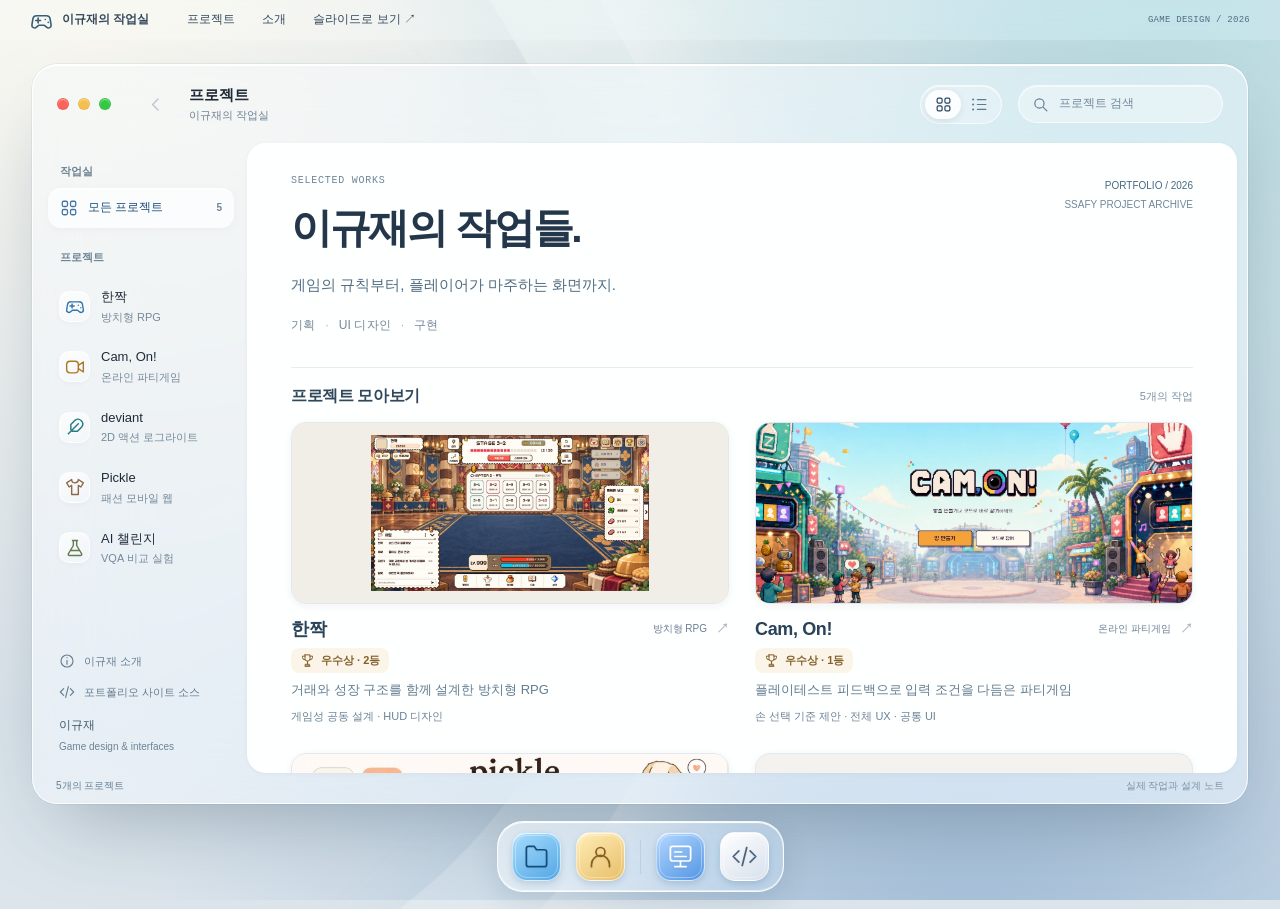
==== commit 1b6fb3da: "Present introduction as selected portfolio works" ====
--- a/index.html
+++ b/index.html
@@ -1,4 +1,4 @@
-<!doctype html><html lang="ko"><head><meta charset="utf-8"><meta name="viewport" content="width=device-width,initial-scale=1"><meta name="description" content="이규재의 게임 디자인 작업실. 한짝, Cam On!, deviant, Pickle, AI 챌린지의 작업과 설계 노트."><meta name="theme-color" content="#e8edf2"><title>이규재의 작업실</title><link rel="stylesheet" href="style.css?v=20261023-12"><script defer src="cases.js?v=20261023-12"></script><script defer src="studio.js?v=20261023-12"></script><link rel="stylesheet" href="glass.css?v=20261023-12"></head><body><svg class="icon-sprite" xmlns="http://www.w3.org/2000/svg" aria-hidden="true"><defs><symbol id="icon-grid" viewBox="0 0 24 24"><rect x="3" y="3" width="7" height="7" rx="2"/><rect x="14" y="3" width="7" height="7" rx="2"/><rect x="3" y="14" width="7" height="7" rx="2"/><rect x="14" y="14" width="7" height="7" rx="2"/></symbol><symbol id="icon-list" viewBox="0 0 24 24"><path d="M9 5h12M9 12h12M9 19h12"/><path d="M3 5h.01M3 12h.01M3 19h.01" stroke-width="3"/></symbol><symbol id="icon-back" viewBox="0 0 24 24"><path d="m14 5-7 7 7 7"/></symbol><symbol id="icon-search" viewBox="0 0 24 24"><circle cx="10.5" cy="10.5" r="6.5"/><path d="m16 16 5 5"/></symbol><symbol id="icon-game" viewBox="0 0 24 24"><path d="M7 7h10a4 4 0 0 1 4 3.5l1 6a2.8 2.8 0 0 1-4.7 2.5L15 17H9l-2.3 2A2.8 2.8 0 0 1 2 16.5l1-6A4 4 0 0 1 7 7Z"/><path d="M6 12h5m-2.5-2.5v5M16 11h.01M19 14h.01"/></symbol><symbol id="icon-camera" viewBox="0 0 24 24"><rect x="2" y="5" width="14" height="14" rx="4"/><path d="m16 10 6-4v12l-6-4"/></symbol><symbol id="icon-feather" viewBox="0 0 24 24"><path d="M4 20 16 8m-7 9h6l5-5a5.7 5.7 0 0 0-8-8l-5 5v6Z"/></symbol><symbol id="icon-shirt" viewBox="0 0 24 24"><path d="m8 3-6 4 3 5 3-2v11h8V10l3 2 3-5-6-4a4 4 0 0 1-8 0Z"/></symbol><symbol id="icon-flask" viewBox="0 0 24 24"><path d="M9 3h6m-5 0v6l-6 10a1.4 1.4 0 0 0 1.2 2h13.6a1.4 1.4 0 0 0 1.2-2L14 9V3M7 15h10"/></symbol><symbol id="icon-person" viewBox="0 0 24 24"><circle cx="12" cy="8" r="4"/><path d="M4 21v-2a8 8 0 0 1 16 0v2"/></symbol><symbol id="icon-slides" viewBox="0 0 24 24"><rect x="3" y="3" width="18" height="13" rx="2"/><path d="M12 16v5m-5 0h10M7 8h6m-6 4h10"/></symbol><symbol id="icon-code" viewBox="0 0 24 24"><path d="m7 7-5 5 5 5m10-10 5 5-5 5M14 4l-4 16"/></symbol><symbol id="icon-info" viewBox="0 0 24 24"><circle cx="12" cy="12" r="9"/><path d="M12 11v6m0-10h.01"/></symbol><symbol id="icon-external" viewBox="0 0 24 24"><path d="M14 3h7v7m0-7L10 14M10 3H5a2 2 0 0 0-2 2v14a2 2 0 0 0 2 2h14a2 2 0 0 0 2-2v-5"/></symbol><symbol id="icon-folder" viewBox="0 0 24 24"><path d="M3 7V5a2 2 0 0 1 2-2h5l2 3h7a2 2 0 0 1 2 2v11a2 2 0 0 1-2 2H5a2 2 0 0 1-2-2V7Z"/></symbol><symbol id="icon-award" viewBox="0 0 24 24"><path d="M8 3h8v6a4 4 0 0 1-8 0V3ZM8 5H4v2a4 4 0 0 0 4 4m8-6h4v2a4 4 0 0 1-4 4M12 13v5m-4 3h8m-7-3h6v3H9z"/></symbol></defs></svg>
+<!doctype html><html lang="ko"><head><meta charset="utf-8"><meta name="viewport" content="width=device-width,initial-scale=1"><meta name="description" content="이규재의 게임 디자인 작업실. 한짝, Cam On!, deviant, Pickle, AI 챌린지의 작업과 설계 노트."><meta name="theme-color" content="#e8edf2"><title>이규재의 작업실</title><link rel="stylesheet" href="style.css?v=20261023-13"><script defer src="cases.js?v=20261023-13"></script><script defer src="studio.js?v=20261023-13"></script><link rel="stylesheet" href="glass.css?v=20261023-13"></head><body><svg class="icon-sprite" xmlns="http://www.w3.org/2000/svg" aria-hidden="true"><defs><symbol id="icon-grid" viewBox="0 0 24 24"><rect x="3" y="3" width="7" height="7" rx="2"/><rect x="14" y="3" width="7" height="7" rx="2"/><rect x="3" y="14" width="7" height="7" rx="2"/><rect x="14" y="14" width="7" height="7" rx="2"/></symbol><symbol id="icon-list" viewBox="0 0 24 24"><path d="M9 5h12M9 12h12M9 19h12"/><path d="M3 5h.01M3 12h.01M3 19h.01" stroke-width="3"/></symbol><symbol id="icon-back" viewBox="0 0 24 24"><path d="m14 5-7 7 7 7"/></symbol><symbol id="icon-search" viewBox="0 0 24 24"><circle cx="10.5" cy="10.5" r="6.5"/><path d="m16 16 5 5"/></symbol><symbol id="icon-game" viewBox="0 0 24 24"><path d="M7 7h10a4 4 0 0 1 4 3.5l1 6a2.8 2.8 0 0 1-4.7 2.5L15 17H9l-2.3 2A2.8 2.8 0 0 1 2 16.5l1-6A4 4 0 0 1 7 7Z"/><path d="M6 12h5m-2.5-2.5v5M16 11h.01M19 14h.01"/></symbol><symbol id="icon-camera" viewBox="0 0 24 24"><rect x="2" y="5" width="14" height="14" rx="4"/><path d="m16 10 6-4v12l-6-4"/></symbol><symbol id="icon-feather" viewBox="0 0 24 24"><path d="M4 20 16 8m-7 9h6l5-5a5.7 5.7 0 0 0-8-8l-5 5v6Z"/></symbol><symbol id="icon-shirt" viewBox="0 0 24 24"><path d="m8 3-6 4 3 5 3-2v11h8V10l3 2 3-5-6-4a4 4 0 0 1-8 0Z"/></symbol><symbol id="icon-flask" viewBox="0 0 24 24"><path d="M9 3h6m-5 0v6l-6 10a1.4 1.4 0 0 0 1.2 2h13.6a1.4 1.4 0 0 0 1.2-2L14 9V3M7 15h10"/></symbol><symbol id="icon-person" viewBox="0 0 24 24"><circle cx="12" cy="8" r="4"/><path d="M4 21v-2a8 8 0 0 1 16 0v2"/></symbol><symbol id="icon-slides" viewBox="0 0 24 24"><rect x="3" y="3" width="18" height="13" rx="2"/><path d="M12 16v5m-5 0h10M7 8h6m-6 4h10"/></symbol><symbol id="icon-code" viewBox="0 0 24 24"><path d="m7 7-5 5 5 5m10-10 5 5-5 5M14 4l-4 16"/></symbol><symbol id="icon-info" viewBox="0 0 24 24"><circle cx="12" cy="12" r="9"/><path d="M12 11v6m0-10h.01"/></symbol><symbol id="icon-external" viewBox="0 0 24 24"><path d="M14 3h7v7m0-7L10 14M10 3H5a2 2 0 0 0-2 2v14a2 2 0 0 0 2 2h14a2 2 0 0 0 2-2v-5"/></symbol><symbol id="icon-folder" viewBox="0 0 24 24"><path d="M3 7V5a2 2 0 0 1 2-2h5l2 3h7a2 2 0 0 1 2 2v11a2 2 0 0 1-2 2H5a2 2 0 0 1-2-2V7Z"/></symbol><symbol id="icon-award" viewBox="0 0 24 24"><path d="M8 3h8v6a4 4 0 0 1-8 0V3ZM8 5H4v2a4 4 0 0 0 4 4m8-6h4v2a4 4 0 0 1-4 4M12 13v5m-4 3h8m-7-3h6v3H9z"/></symbol></defs></svg>
 <a class="skip" href="#content">본문으로 이동</a>
 <header class="desktop-menu"><a class="studio-mark" href="#projects"><span class="mark" aria-hidden="true"><svg class="ui-icon" aria-hidden="true"><use href="#icon-game"/></svg></span> 이규재의 작업실</a><nav aria-label="전체 메뉴"><a href="#projects">프로젝트</a><a href="#about">소개</a><a href="slide-html/index.html" target="_blank" rel="noopener">슬라이드로 보기 ↗</a></nav><span class="menu-end">GAME DESIGN / 2026</span></header>
 <div class="workspace"><div class="window"><header class="window-bar"><div class="traffic" aria-hidden="true"><i></i><i></i><i></i></div><button class="back" id="back" aria-label="프로젝트 목록으로"><svg class="ui-icon" aria-hidden="true"><use href="#icon-back"/></svg></button><div class="window-title"><span id="folder-label">프로젝트</span><small id="folder-count">5개의 작업</small></div><div class="view-toggle" role="group" aria-label="프로젝트 표시 방식"><button data-view="gallery" aria-label="갤러리 보기" aria-pressed="true"><svg class="ui-icon" aria-hidden="true"><use href="#icon-grid"/></svg></button><button data-view="list" aria-label="목록 보기" aria-pressed="false"><svg class="ui-icon" aria-hidden="true"><use href="#icon-list"/></svg></button></div><label class="search"><span aria-hidden="true"><svg class="ui-icon" aria-hidden="true"><use href="#icon-search"/></svg></span><input type="search" id="search" placeholder="프로젝트 검색" aria-label="프로젝트 검색"></label></header><div class="window-body"><aside class="sidebar"><p class="side-label">작업실</p><a class="side-home" href="#projects"><span><svg class="ui-icon" aria-hidden="true"><use href="#icon-grid"/></svg></span> 모든 프로젝트 <small>5</small></a><p class="side-label projects-label">프로젝트</p><nav id="project-nav" aria-label="프로젝트 목록"></nav><div class="side-bottom"><a href="#about"><svg class="ui-icon" aria-hidden="true"><use href="#icon-info"/></svg><span>이규재 소개</span></a><a href="https://github.com/l-egulation/portfolio"><svg class="ui-icon" aria-hidden="true"><use href="#icon-code"/></svg><span>포트폴리오 사이트 소스</span></a><p>이규재<br><span>Game design & interfaces</span></p></div></aside><main class="canvas" id="content" tabindex="-1"></main></div><footer class="status-bar"><span id="status">5개의 프로젝트</span><span>실제 작업과 설계 노트</span></footer></div></div>
--- a/glass.css
+++ b/glass.css
@@ -38,3 +38,6 @@
 .ui-detail-grid{display:grid;grid-template-columns:1fr 1fr;gap:20px;margin:24px 0}.ui-detail{margin:0;padding:18px;border:1px solid #dde3e9;border-radius:16px;background:#f7f9fb}.ui-detail>img{width:100%;height:170px;object-fit:contain;display:block}.ui-detail figcaption{margin-top:16px}.ui-detail strong{font-size:15px}.ui-detail p{font-size:14px;line-height:1.7;margin:8px 0 0}@media(max-width:760px){.ui-detail-grid{grid-template-columns:1fr}.ui-detail>img{height:auto;max-height:210px}}
 
 .runtime-gallery{display:grid;grid-template-columns:repeat(3,minmax(0,1fr));gap:20px;margin:30px 0}.runtime-gallery figure{margin:0;min-width:0}.runtime-shot{display:block;width:100%;border:1px solid #e0e3e6;border-radius:16px;background:#fcf6e7;overflow:hidden;padding:0;cursor:zoom-in;aspect-ratio:430/932}.runtime-shot img{display:block;width:100%;height:100%;object-fit:contain;object-position:top}.runtime-gallery figcaption h3{font-size:16px;margin:16px 0 8px}.runtime-gallery figcaption p{font-size:14px;line-height:1.7;margin:0}@media(max-width:1000px){.runtime-gallery{grid-template-columns:1fr;max-width:430px;margin-inline:auto}.runtime-shot{aspect-ratio:auto}.runtime-shot img{height:auto}}
+
+/* Portfolio introduction */
+.works-intro{align-items:flex-start;gap:24px;margin-bottom:32px}.works-intro h1{font-size:clamp(30px,3.2vw,42px);line-height:1.2;letter-spacing:-.055em;margin:14px 0 18px;font-weight:650}.works-intro .works-description{font-size:15px;line-height:1.8;color:#526d81;word-break:keep-all;margin:0}.works-intro>div>.works-disciplines:last-child{display:flex;align-items:center;gap:10px;font-size:12px;line-height:1.6;color:#748798;margin:18px 0 0;letter-spacing:.01em}.works-disciplines span{color:#a8b7c2}.works-intro .intro-note{padding-top:3px;flex-shrink:0}@media(max-width:760px){.works-intro{gap:16px;margin-bottom:26px}.works-intro h1{font-size:30px;margin:12px 0 15px}.works-intro .works-description{font-size:13px;max-width:290px}.works-intro>div>.works-disciplines:last-child{font-size:11px;margin-top:15px;gap:8px}}
